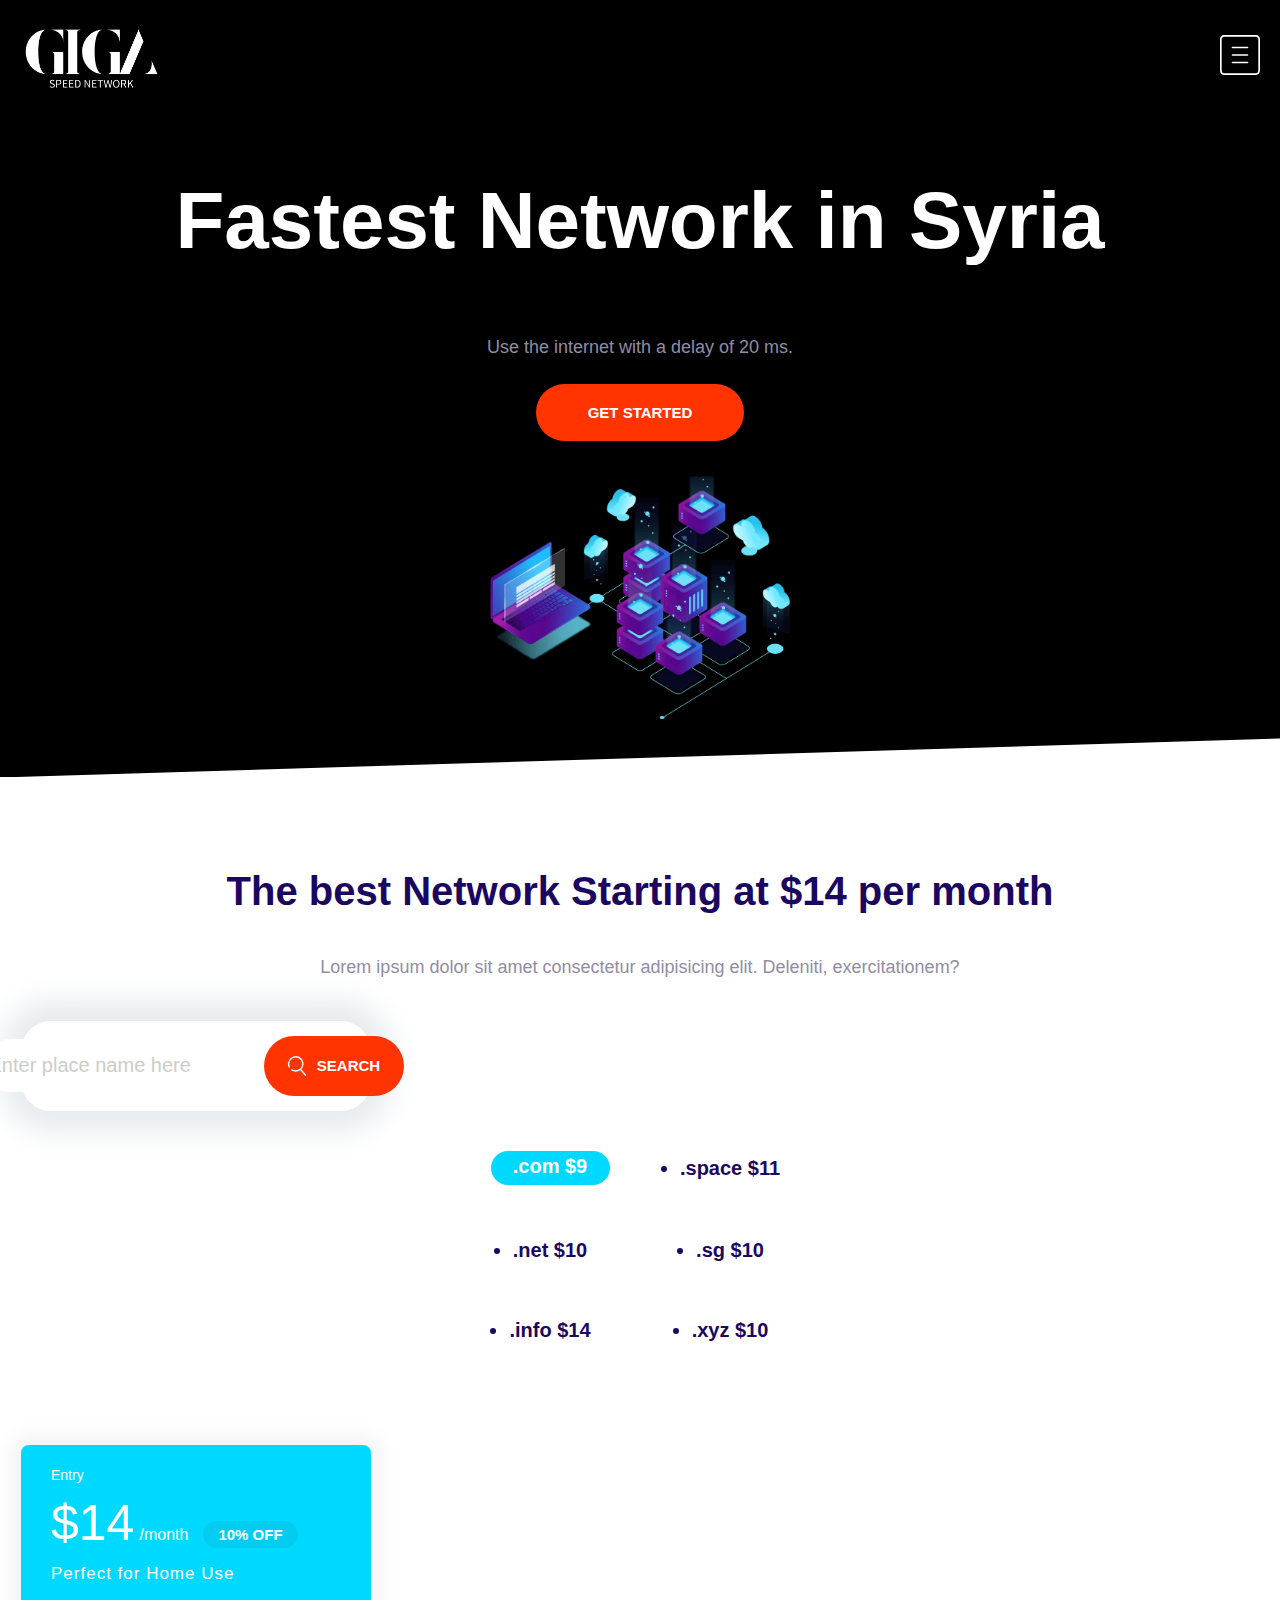
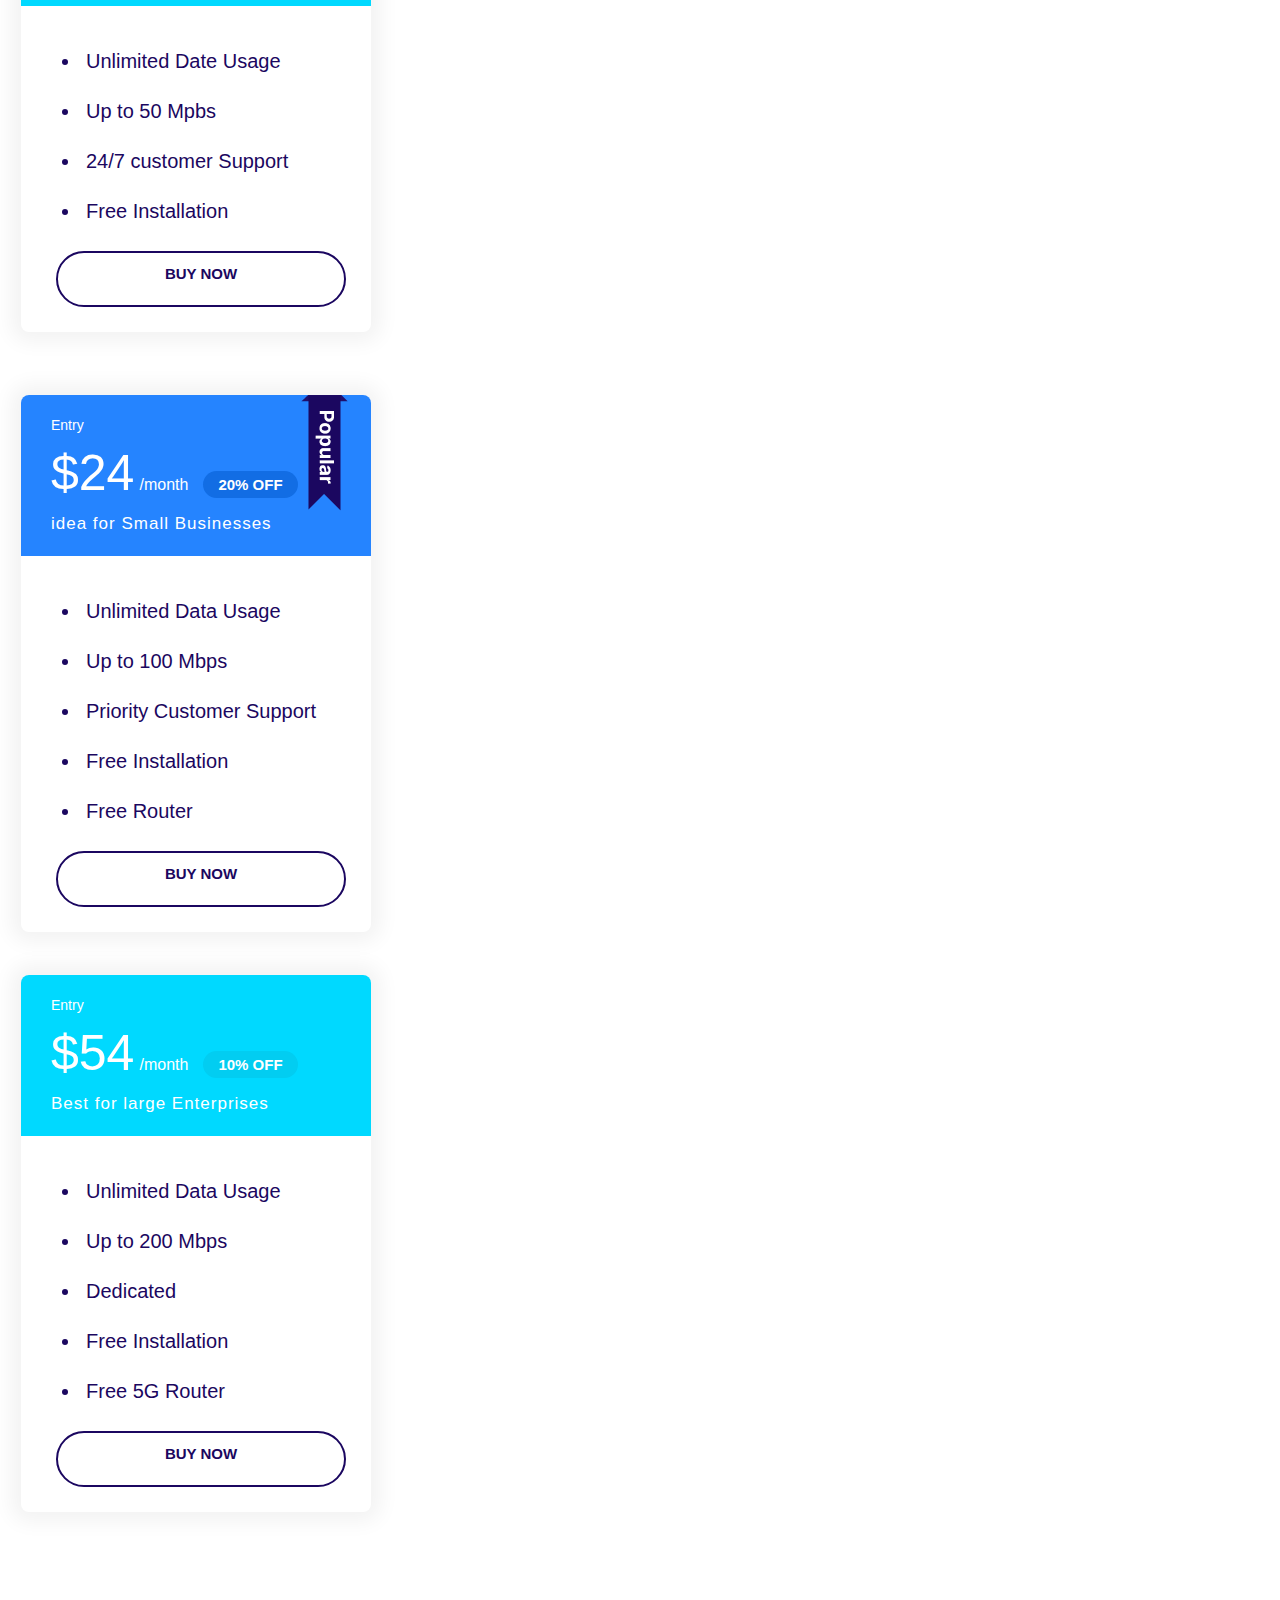
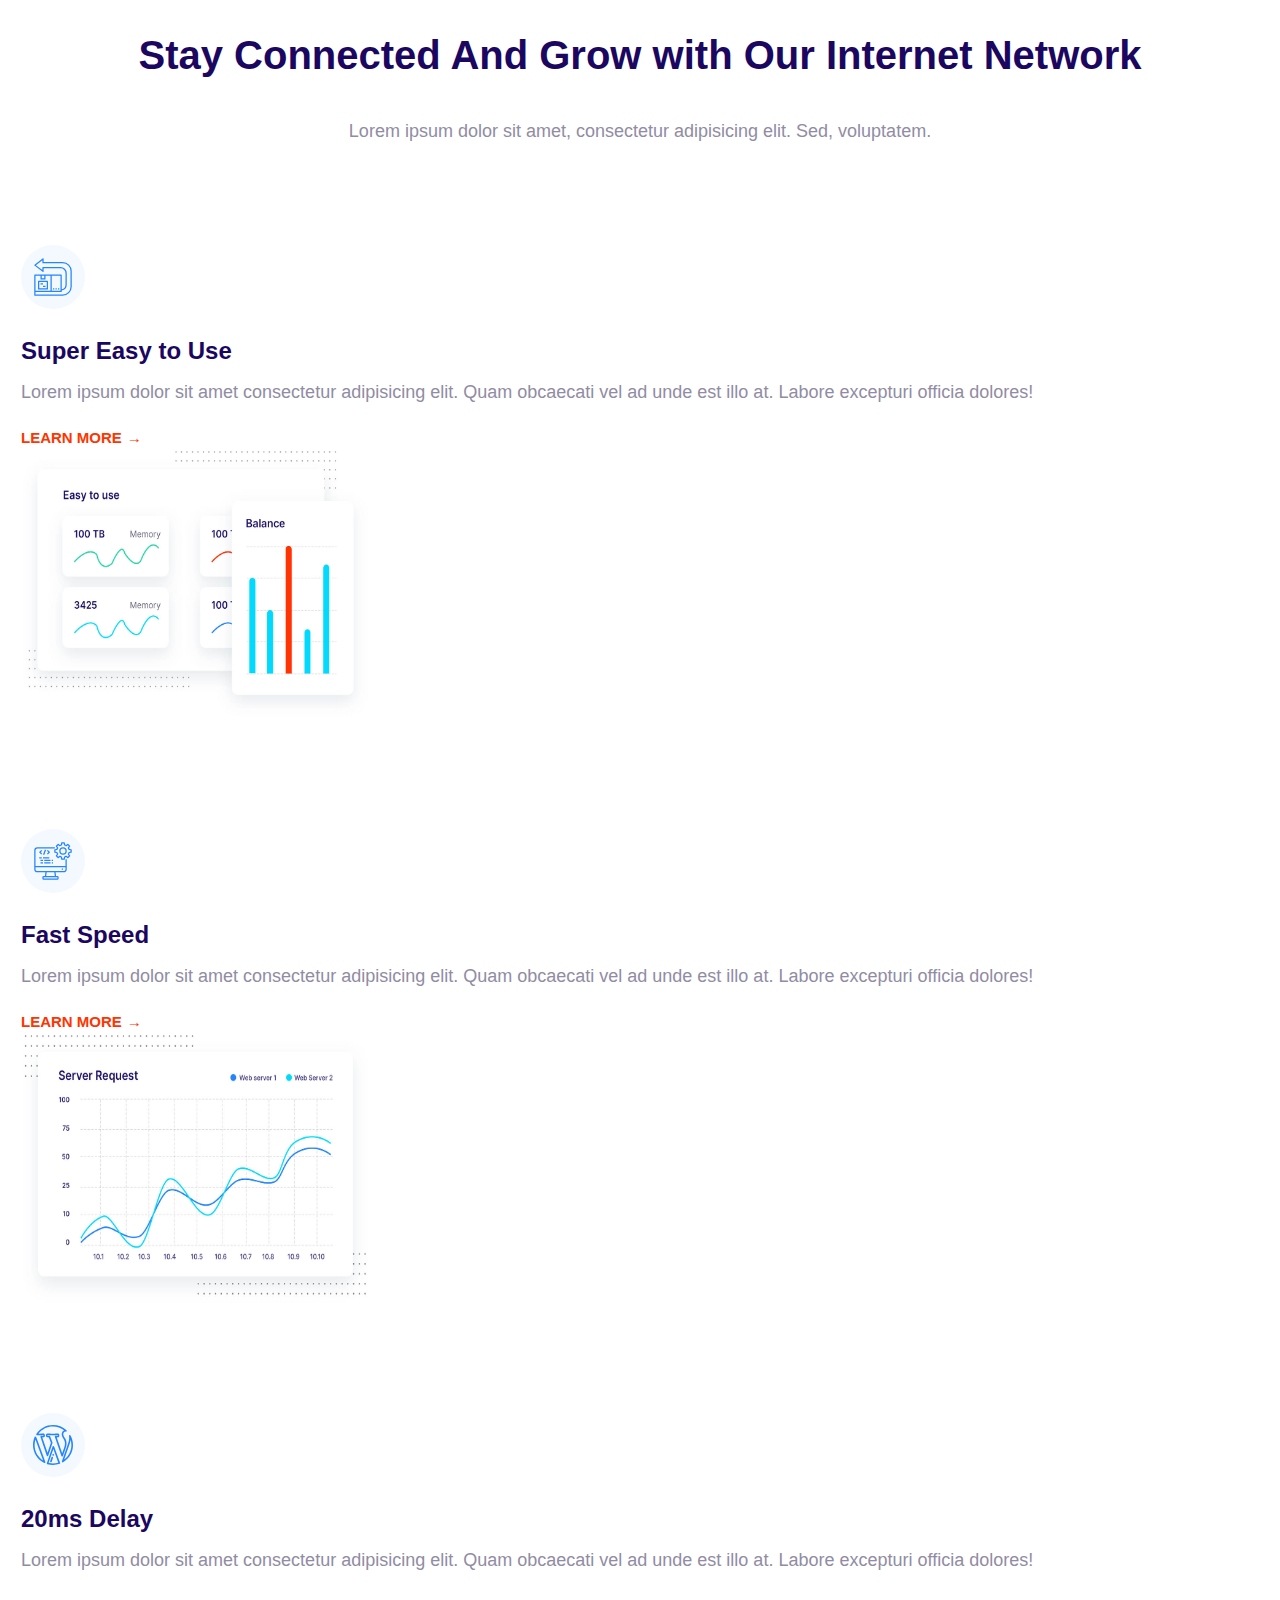
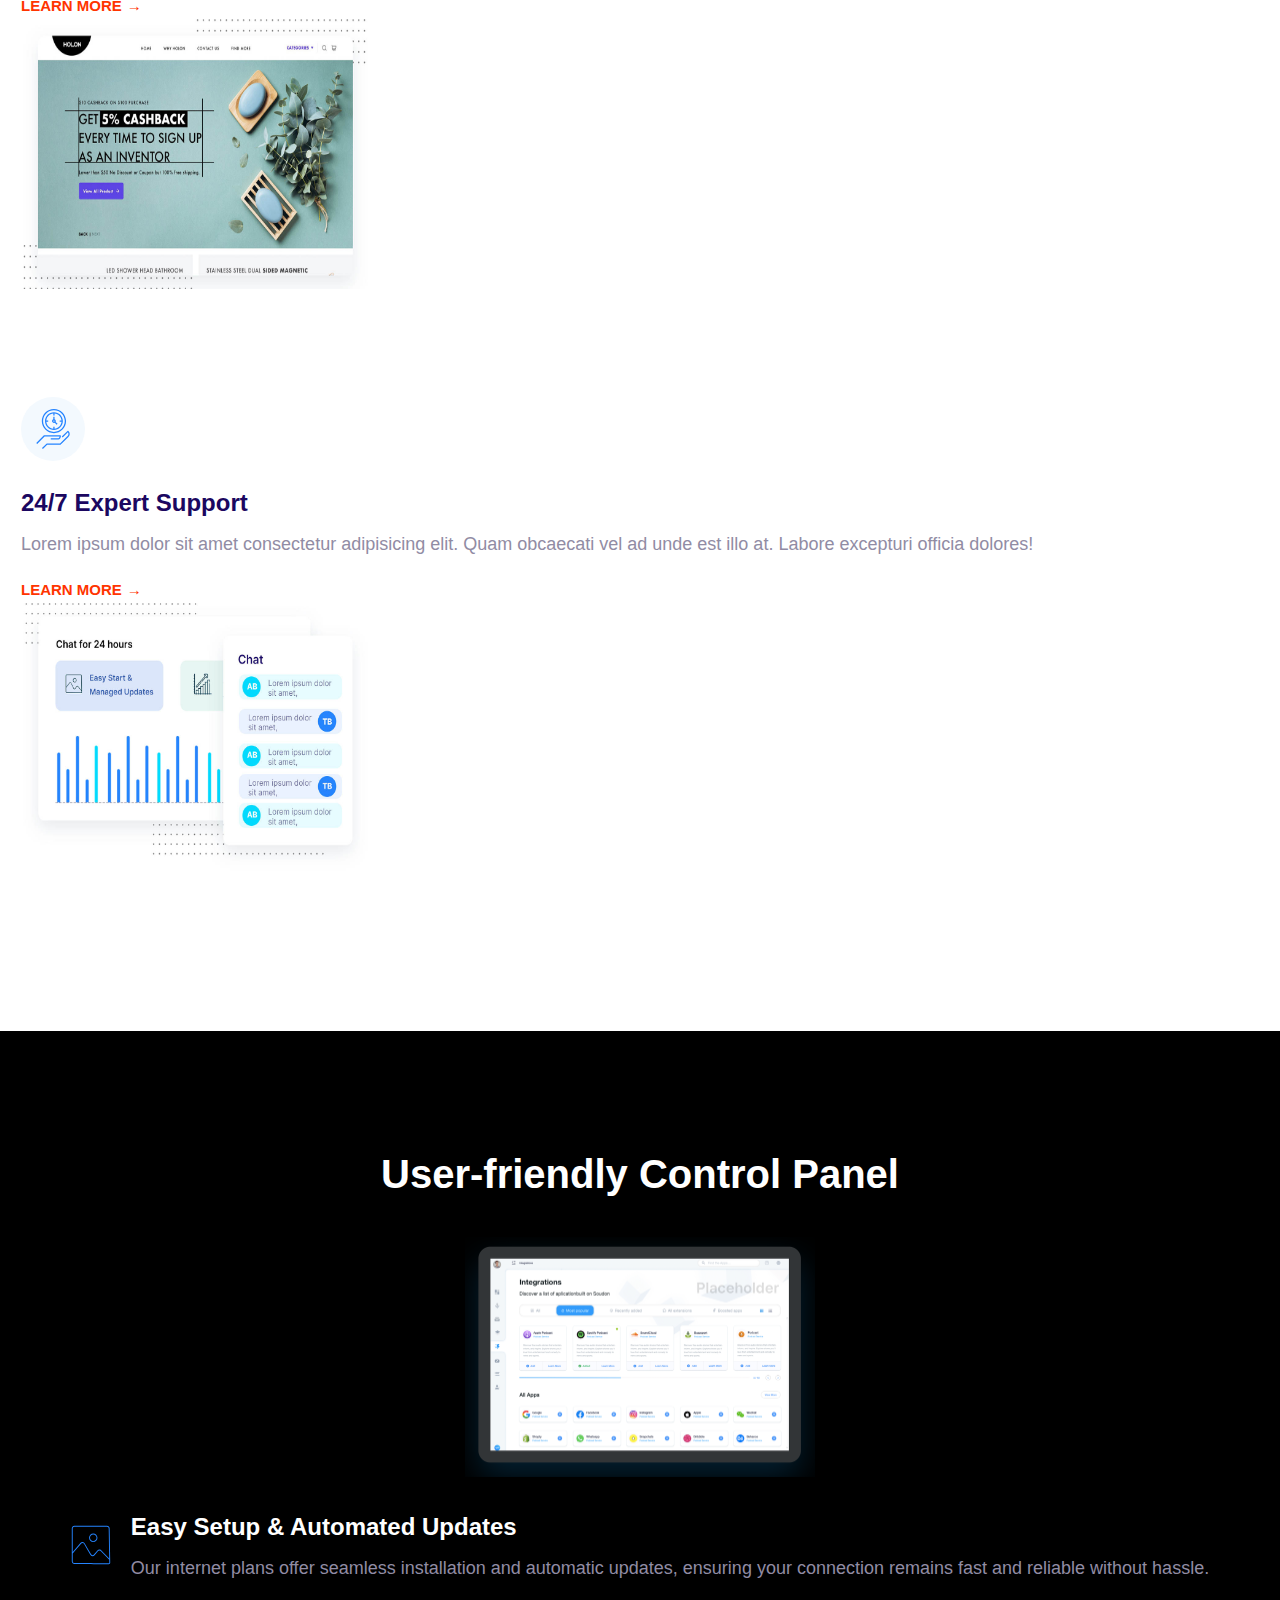
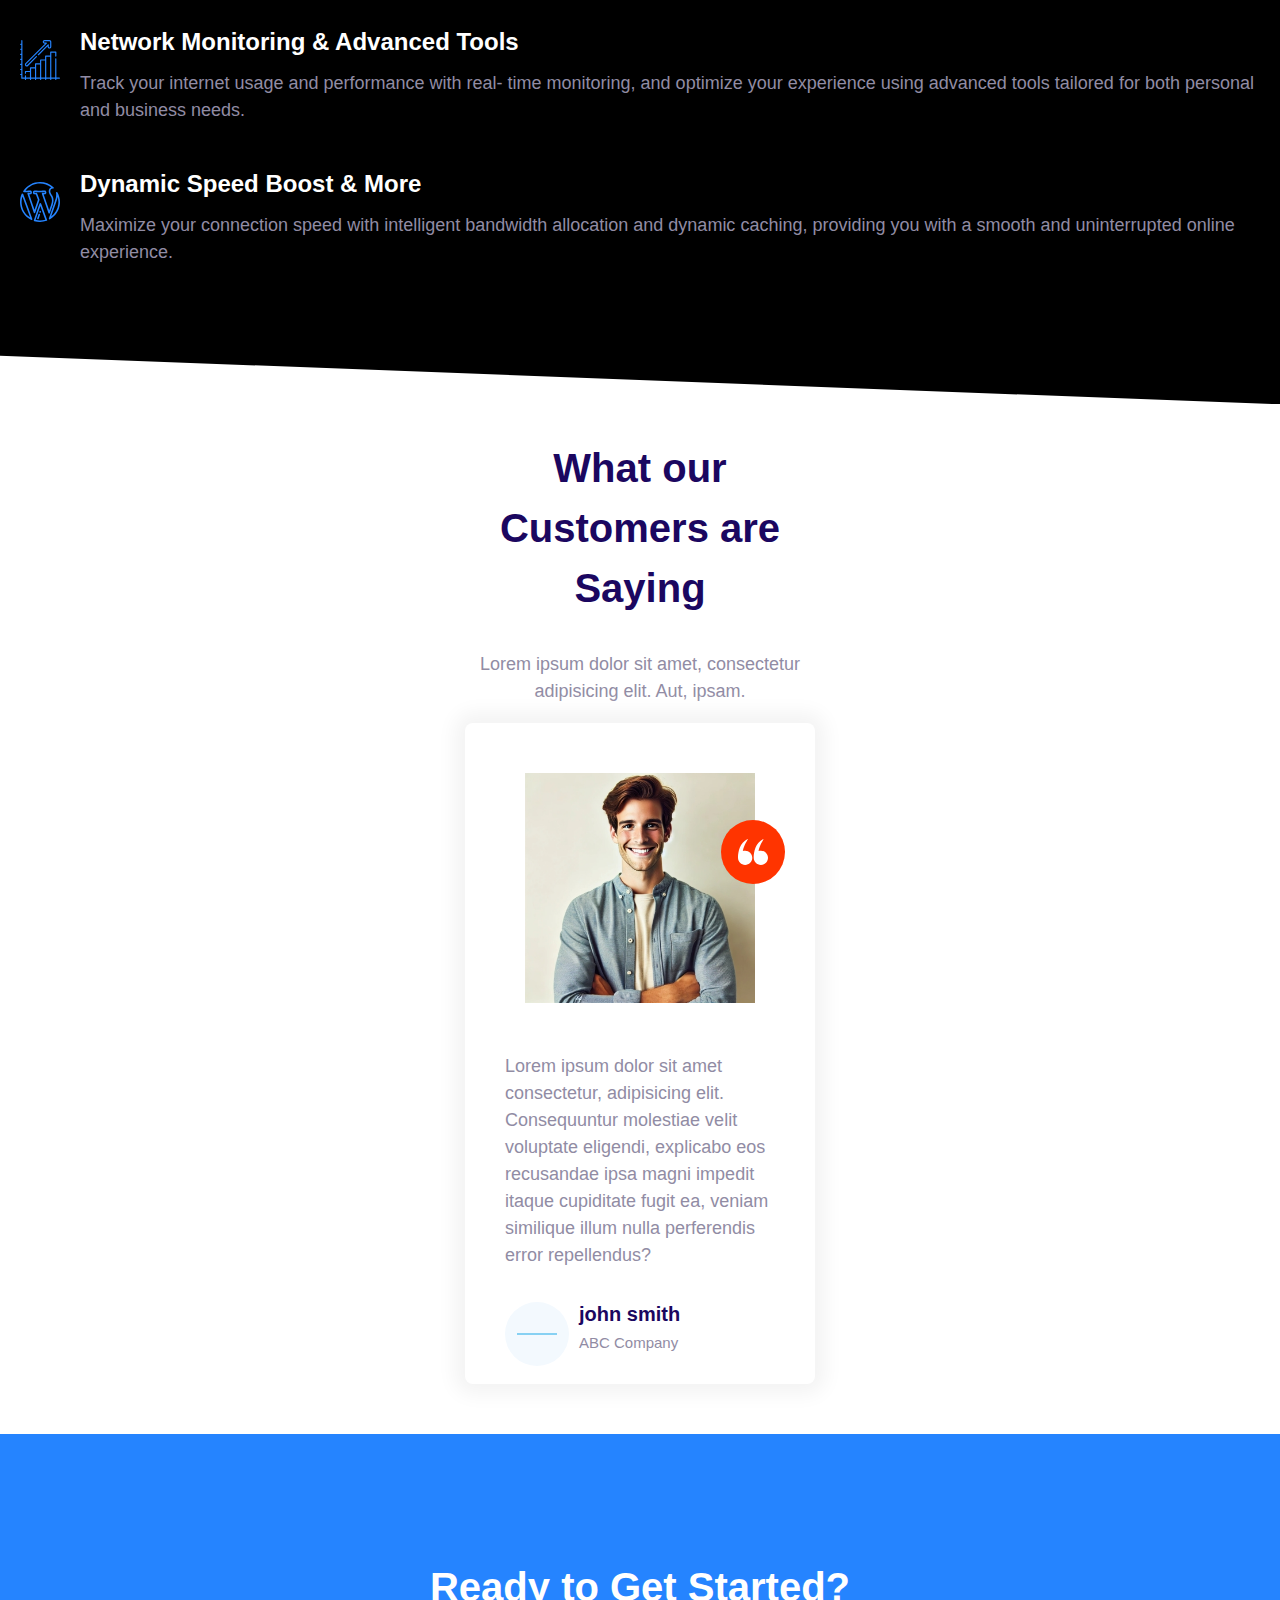
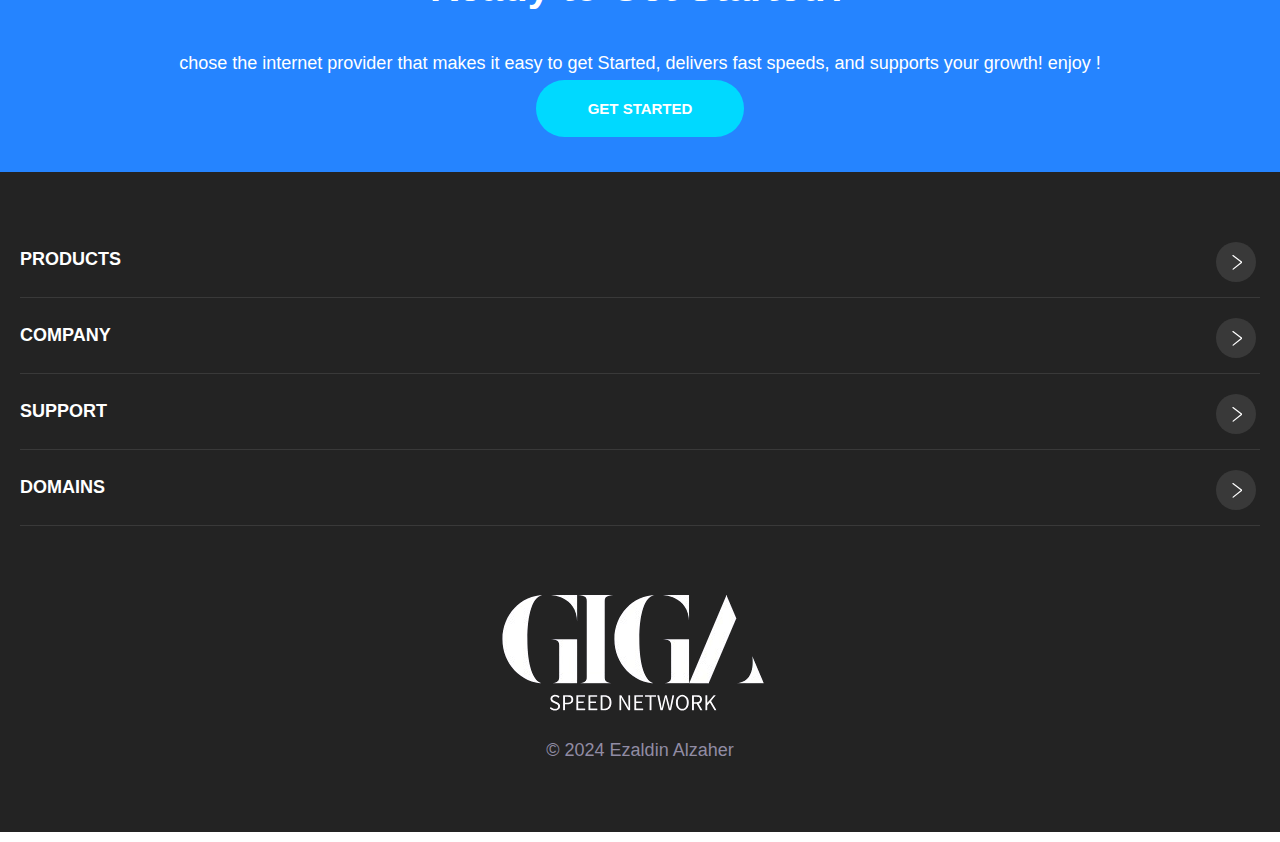
==== index.html @ 5430a303 "Create and Upload The Project" ====
<!DOCTYPE html>
<html lang="en">
  <head>
    <meta charset="UTF-8" />
    <meta name="viewport" content="width=device-width, initial-scale=1.0" />
    <title>GIGA - Speed</title>
    <link rel="icon" type="image/png" href="/images/logo.png" />
    <link rel="stylesheet" href="/CSS/normaliz.css" />
    <link rel="stylesheet" href="/CSS/style.css" />
  </head>
  <body>
    <header>
      <div class="logo-list">
        <img
          src="/images/logo.png"
          alt="This is Logo of Page - GIGA"
          class="logo"
        />
        <span class="">
          <svg class="icon">
            <use xlink:href="icons/sprites.svg#menu"></use>
          </svg>
        </span>
      </div>

      <div class="info-header">
        <h1>Fastest Network in Syria</h1>
        <p>Use the internet with a delay of 20 ms.</p>
        <button class="btn btn--accent">Get Started</button>
      </div>
      <img src="/images/hero-img.webp" alt="" class="hero-img" />
    </header>

    <main>
      <section>
        <h2>The best Network Starting at $14 per month</h2>
        <p>
          Lorem ipsum dolor sit amet consectetur adipisicing elit. Deleniti,
          exercitationem?
        </p>
        <div class="input-group">
          <input
            type="text"
            class="input"
            placeholder="Enter place name here"
          />
          <button class="btn btn--accent">
            <span class="">
              <svg class="icon">
                <use xlink:href="/icons/sprites.svg#search"></use>
              </svg>
            </span>
            Search
          </button>
        </div>

        <ul class="list list--inline grid">
          <li class="list--item btn--secondary">.com $9</li>
          <li class="list--item">.space $11</li>
          <li class="list--item">.net $10</li>
          <li class="list--item">.sg $10</li>
          <li class="list--item">.info $14</li>
          <li class="list--item">.xyz $10</li>
        </ul>
      </section>

      <section>
        <div class="cards">
          <div class="plan">
            <div class="card card--secondary">
              <div class="card--header">
                <h3 class="plan__name">Entry</h3>
                <span class="plan__price">$14</span>
                <span class="plan__billing-cycle">/month</span>
                <span class="badge badge--secondary badge">10% OFF</span>
                <span class="plan__desciption">Perfect for Home Use</span>
              </div>
              <div class="card--body">
                <ul class="list list--tick">
                  <li class="list--item">Unlimited Date Usage</li>
                  <li class="list--item">Up to 50 Mpbs</li>
                  <li class="list--item">24/7 customer Support</li>
                  <li class="list--item">Free Installation</li>
                </ul>
                <button class="btn btn--outline btn--block">buy now</button>
              </div>
            </div>
          </div>

          <div class="plan plan-popular">
            <div class="card card--primary">
              <div class="card--header">
                <h3 class="plan__name">Entry</h3>
                <span class="plan__price">$24</span>
                <span class="plan__billing-cycle">/month</span>
                <img src="/images/variant=2.png" alt="">
                <span class="badge badge--primary">20% OFF</span>
                <span class="plan__desciption">idea for Small Businesses</span>
              </div>
              <div class="card--body">
                <ul class="list list--tick">
                  <li class="list--item">Unlimited Data Usage</li>
                  <li class="list--item">Up to 100 Mbps</li>
                  <li class="list--item">Priority Customer Support</li>
                  <li class="list--item">Free Installation</li>
                  <li class="list--item">Free Router</li>
                </ul>
                <button class="btn btn--outline btn--block">Buy Now</button>
              </div>
            </div>
          </div>

          <div class="plan">
            <div class="card card--secondary">
              <div class="card--header">
                <h3 class="plan__name">Entry</h3>
                <span class="plan__price">$54</span>
                <span class="plan__billing-cycle">/month</span>
                <span class="badge badge--secondary">10% OFF</span>
                <span class="plan__desciption">Best for large Enterprises</span>
              </div>
              <div class="card--body">
                <ul class="list list--tick">
                  <li class="list--item">Unlimited Data Usage</li>
                  <li class="list--item">Up to 200 Mbps</li>
                  <li class="list--item">Dedicated</li>
                  <li class="list--item">Free Installation</li>
                  <li class="list--item">Free 5G Router</li>
                </ul>
                <button class="btn btn--outline btn--block">Buy Now</button>
              </div>
            </div>
          </div>
        </div>
      </section>

      <section>
        <div class="heading-Offers">
          <h2>Stay Connected And Grow with Our Internet Network</h2>
          <p>
            Lorem ipsum dolor sit amet, consectetur adipisicing elit. Sed,
            voluptatem.
          </p>
        </div>

        <div class="offers-container">
          <div class="offer">
            <div>
              <span class="icon--container">
                <svg class="icon icon--primary">
                  <use xlink:href="icons/sprites.svg#easy"></use>
                </svg>
              </span>
              <h3>Super Easy to Use</h3>
              <p>
                Lorem ipsum dolor sit amet consectetur adipisicing elit. Quam
                obcaecati vel ad unde est illo at. Labore excepturi officia
                dolores!
              </p>
              <a href="" class="link-arrow">learn more</a>
            </div>
            <img src="/images/easy@2x.jpg" alt="" />
          </div>
        </div>

        <div class="offers-container">
          <div class="offer">
            <div>
              <span class="icon--container">
                <svg class="icon icon--primary">
                  <use xlink:href="icons/sprites.svg#computer"></use>
                </svg>
              </span>
              <h3>Fast Speed</h3>
              <p>
                Lorem ipsum dolor sit amet consectetur adipisicing elit. Quam
                obcaecati vel ad unde est illo at. Labore excepturi officia
                dolores!
              </p>
              <a href="" class="link-arrow">learn more</a>
            </div>
            <img src="/images/fast@2x.jpg" alt="" />
          </div>
        </div>

        <div class="offers-container">
          <div class="offer">
            <div>
              <span class="icon--container">
                <svg class="icon icon--primary">
                  <use xlink:href="icons/sprites.svg#wordpress"></use>
                </svg>
              </span>
              <h3>20ms Delay</h3>
              <p>
                Lorem ipsum dolor sit amet consectetur adipisicing elit. Quam
                obcaecati vel ad unde est illo at. Labore excepturi officia
                dolores!
              </p>
              <a href="" class="link-arrow">learn more</a>
            </div>
            <img src="/images/wordpress@2x.jpg" alt="" />
          </div>
        </div>

        <div class="offers-container">
          <div class="offer">
            <div>
              <span class="icon--container">
                <svg class="icon icon--primary">
                  <use xlink:href="icons/sprites.svg#clock"></use>
                </svg>
              </span>
              <h3>24/7 Expert Support</h3>
              <p>
                Lorem ipsum dolor sit amet consectetur adipisicing elit. Quam
                obcaecati vel ad unde est illo at. Labore excepturi officia
                dolores!
              </p>
              <a href="" class="link-arrow">learn more</a>
            </div>
            <img src="/images/support@2x.jpg" alt="" />
          </div>
        </div>
      </section>
    </main>

    <section class="media">
      <h2>User-friendly Control Panel</h2>

      <div>
        <img src="/images/ipad@2x.png" alt="" />
      </div>

      <div class="container-info-media">
        <div class="media__img">
          <span CLASS="icon-media">
            <svg CLASS="icon icon--primary">
              <use xlink:href="icons/sprites.svg#snap"></use>
            </svg>
          </span>
        </div>
        <div class="media__body">
          <h3 class="media__title">Easy Setup & Automated Updates</h3>
          <p>
            Our internet plans offer seamless installation and automatic
            updates, ensuring your connection remains fast and reliable without
            hassle.
          </p>
        </div>
      </div>

      <div class="container-info-media">
        <div class="media__img">
          <span CLASS="icon-media">
            <svg CLASS="icon icon--primary">
              <use xlink:href="icons/sprites.svg#growth"></use>
            </svg>
          </span>
        </div>
        <div class="media__body">
          <h3 class="media__title">Network Monitoring & Advanced Tools</h3>
          <p>
            Track your internet usage and performance with real- time
            monitoring, and optimize your experience using advanced tools
            tailored for both personal and business needs.
          </p>
        </div>
      </div>

      <div class="container-info-media">
        <div class="media__img">
          <span CLASS="icon-media">
            <svg CLASS="icon icon--primary">
              <use xlink:href="icons/sprites.svg#wordpress"></use>
            </svg>
          </span>
        </div>
        <div class="media__body">
          <h3 class="media__title">Dynamic Speed Boost & More</h3>
          <p>
            Maximize your connection speed with intelligent bandwidth allocation
            and dynamic caching, providing you with a smooth and uninterrupted
            online experience.
          </p>
        </div>
      </div>
    </section>

    <section class="testi-sec">
      <div class="heading-testimonial">
        <h2>What our Customers are Saying</h2>
        <p>
          Lorem ipsum dolor sit amet, consectetur adipisicing elit. Aut, ipsam.
        </p>
      </div>
      <div class="card testimonial">
        <div class="">
          <div class="testimonial__img">
            <img
              src="images/testimonial.jpg"
              alt="A happy , smilling customer"
            />
            <span class="icon--container icon-quote">
              <svg class="icon-small icon--primary">
                <use xlink:href="icons/sprites.svg#quotes"></use>
              </svg>
            </span>
          </div>
          <blockquote class="quote">
            <p class="quote__text">
              Lorem ipsum dolor sit amet consectetur, adipisicing elit.
              Consequuntur molestiae velit voluptate eligendi, explicabo eos
              recusandae ipsa magni impedit itaque cupiditate fugit ea, veniam
              similique illum nulla perferendis error repellendus?
            </p>
            <div>
              <div class="testi-info">
                <div class="media__img">
                  <span class="icon--container">
                    <svg class="icon icon--primary">
                      <use xlink:href="icons/sprites.svg#line"></use>
                    </svg>
                  </span>
                </div>
                <div class="coustumer-info">
                  <h4 class="coustumer-name">john smith</h4>
                  <p class="media__organization">ABC Company</p>
                </div>
              </div>
            </div>
          </blockquote>
        </div>
      </div>
    </section>

    <section>
      <div class="callout callout--primary">
        <div class="">
          <div class="callout__content">
            <h2 class="callout__heading">Ready to Get Started?</h2>
            <p>
              chose the internet provider that makes it easy to get Started,
              delivers fast speeds, and supports your growth! enjoy !
            </p>
          </div>
          <a href="" class="btn btn--secondary">Get Started</a>
        </div>
      </div>
    </section>

    <footer>

      <section class="dropdown-list">
        <h4>Products</h4>
        <span class="icon-chevron">
          <svg class="icon">
            <use xlink:href="icons/sprites.svg#chevron"></use>
          </svg>
        </span>
      </section>

      <section class="dropdown-list">
        <h4>Company</h4>
        <span class="icon-chevron">
          <svg class="icon">
            <use xlink:href="icons/sprites.svg#chevron"></use>
          </svg>
        </span>
      </section>

      <section class="dropdown-list">
        <h4>Support</h4>
        <span class="icon-chevron">
          <svg class="icon">
            <use xlink:href="icons/sprites.svg#chevron"></use>
          </svg>
        </span>
      </section>

      <section class="dropdown-list">
        <h4>Domains</h4>
        <span class="icon-chevron">
          <svg class="icon">
            <use xlink:href="icons/sprites.svg#chevron"></use>
          </svg>
        </span>
      </section>
      <section class="copyright">
        <img src="/images/logo.png" alt="">
        <p>&copy; 2024 Ezaldin Alzaher</p>
      </section>
    </footer>
  </body>
</html>
---- CSS/normaliz.css ----
/*! normalize.css v8.0.1 | MIT License | github.com/necolas/normalize.css */

/* Document
   ========================================================================== */

/**
 * 1. Correct the line height in all browsers.
 * 2. Prevent adjustments of font size after orientation changes in iOS.
 */

 html {
    line-height: 1.15; /* 1 */
    -webkit-text-size-adjust: 100%; /* 2 */
  }
  
  /* Sections
     ========================================================================== */
  
  /**
   * Remove the margin in all browsers.
   */
  
  body {
    margin: 0;
  }
  
  /**
   * Render the `main` element consistently in IE.
   */
  
  main {
    display: block;
  }
  
  /**
   * Correct the font size and margin on `h1` elements within `section` and
   * `article` contexts in Chrome, Firefox, and Safari.
   */
  
  h1 {
    font-size: 2em;
    margin: 0.67em 0;
  }
  
  /* Grouping content
     ========================================================================== */
  
  /**
   * 1. Add the correct box sizing in Firefox.
   * 2. Show the overflow in Edge and IE.
   */
  
  hr {
    box-sizing: content-box; /* 1 */
    height: 0; /* 1 */
    overflow: visible; /* 2 */
  }
  
  /**
   * 1. Correct the inheritance and scaling of font size in all browsers.
   * 2. Correct the odd `em` font sizing in all browsers.
   */
  
  pre {
    font-family: monospace, monospace; /* 1 */
    font-size: 1em; /* 2 */
  }
  
  /* Text-level semantics
     ========================================================================== */
  
  /**
   * Remove the gray background on active links in IE 10.
   */
  
  a {
    background-color: transparent;
  }
  
  /**
   * 1. Remove the bottom border in Chrome 57-
   * 2. Add the correct text decoration in Chrome, Edge, IE, Opera, and Safari.
   */
  
  abbr[title] {
    border-bottom: none; /* 1 */
    text-decoration: underline; /* 2 */
    text-decoration: underline dotted; /* 2 */
  }
  
  /**
   * Add the correct font weight in Chrome, Edge, and Safari.
   */
  
  b,
  strong {
    font-weight: bolder;
  }
  
  /**
   * 1. Correct the inheritance and scaling of font size in all browsers.
   * 2. Correct the odd `em` font sizing in all browsers.
   */
  
  code,
  kbd,
  samp {
    font-family: monospace, monospace; /* 1 */
    font-size: 1em; /* 2 */
  }
  
  /**
   * Add the correct font size in all browsers.
   */
  
  small {
    font-size: 80%;
  }
  
  /**
   * Prevent `sub` and `sup` elements from affecting the line height in
   * all browsers.
   */
  
  sub,
  sup {
    font-size: 75%;
    line-height: 0;
    position: relative;
    vertical-align: baseline;
  }
  
  sub {
    bottom: -0.25em;
  }
  
  sup {
    top: -0.5em;
  }
  
  /* Embedded content
     ========================================================================== */
  
  /**
   * Remove the border on images inside links in IE 10.
   */
  
  img {
    border-style: none;
  }
  
  /* Forms
     ========================================================================== */
  
  /**
   * 1. Change the font styles in all browsers.
   * 2. Remove the margin in Firefox and Safari.
   */
  
  button,
  input,
  optgroup,
  select,
  textarea {
    font-family: inherit; /* 1 */
    font-size: 100%; /* 1 */
    line-height: 1.15; /* 1 */
    margin: 0; /* 2 */
  }
  
  /**
   * Show the overflow in IE.
   * 1. Show the overflow in Edge.
   */
  
  button,
  input { /* 1 */
    overflow: visible;
  }
  
  /**
   * Remove the inheritance of text transform in Edge, Firefox, and IE.
   * 1. Remove the inheritance of text transform in Firefox.
   */
  
  button,
  select { /* 1 */
    text-transform: none;
  }
  
  /**
   * Correct the inability to style clickable types in iOS and Safari.
   */
  
  button,
  [type="button"],
  [type="reset"],
  [type="submit"] {
    -webkit-appearance: button;
  }
  
  /**
   * Remove the inner border and padding in Firefox.
   */
  
  button::-moz-focus-inner,
  [type="button"]::-moz-focus-inner,
  [type="reset"]::-moz-focus-inner,
  [type="submit"]::-moz-focus-inner {
    border-style: none;
    padding: 0;
  }
  
  /**
   * Restore the focus styles unset by the previous rule.
   */
  
  button:-moz-focusring,
  [type="button"]:-moz-focusring,
  [type="reset"]:-moz-focusring,
  [type="submit"]:-moz-focusring {
    outline: 1px dotted ButtonText;
  }
  
  /**
   * Correct the padding in Firefox.
   */
  
  fieldset {
    padding: 0.35em 0.75em 0.625em;
  }
  
  /**
   * 1. Correct the text wrapping in Edge and IE.
   * 2. Correct the color inheritance from `fieldset` elements in IE.
   * 3. Remove the padding so developers are not caught out when they zero out
   *    `fieldset` elements in all browsers.
   */
  
  legend {
    box-sizing: border-box; /* 1 */
    color: inherit; /* 2 */
    display: table; /* 1 */
    max-width: 100%; /* 1 */
    padding: 0; /* 3 */
    white-space: normal; /* 1 */
  }
  
  /**
   * Add the correct vertical alignment in Chrome, Firefox, and Opera.
   */
  
  progress {
    vertical-align: baseline;
  }
  
  /**
   * Remove the default vertical scrollbar in IE 10+.
   */
  
  textarea {
    overflow: auto;
  }
  
  /**
   * 1. Add the correct box sizing in IE 10.
   * 2. Remove the padding in IE 10.
   */
  
  [type="checkbox"],
  [type="radio"] {
    box-sizing: border-box; /* 1 */
    padding: 0; /* 2 */
  }
  
  /**
   * Correct the cursor style of increment and decrement buttons in Chrome.
   */
  
  [type="number"]::-webkit-inner-spin-button,
  [type="number"]::-webkit-outer-spin-button {
    height: auto;
  }
  
  /**
   * 1. Correct the odd appearance in Chrome and Safari.
   * 2. Correct the outline style in Safari.
   */
  
  [type="search"] {
    -webkit-appearance: textfield; /* 1 */
    outline-offset: -2px; /* 2 */
  }
  
  /**
   * Remove the inner padding in Chrome and Safari on macOS.
   */
  
  [type="search"]::-webkit-search-decoration {
    -webkit-appearance: none;
  }
  
  /**
   * 1. Correct the inability to style clickable types in iOS and Safari.
   * 2. Change font properties to `inherit` in Safari.
   */
  
  ::-webkit-file-upload-button {
    -webkit-appearance: button; /* 1 */
    font: inherit; /* 2 */
  }
  
  /* Interactive
     ========================================================================== */
  
  /*
   * Add the correct display in Edge, IE 10+, and Firefox.
   */
  
  details {
    display: block;
  }
  
  /*
   * Add the correct display in all browsers.
   */
  
  summary {
    display: list-item;
  }
  
  /* Misc
     ========================================================================== */
  
  /**
   * Add the correct display in IE 10+.
   */
  
  template {
    display: none;
  }
  
  /**
   * Add the correct display in IE 10.
   */
  
  [hidden] {
    display: none;
  }
---- CSS/style.css ----
@font-face {
  font-family: inter_;
  src: url(../Fonts/Inter/Inter-Italic-VariableFont_opsz\wght.ttf);
  /* src: url("../Inter/Inter-VariableFont_slnt\,wght.ttf"); */
}

:root {
  --color-primary: #2584ff;
  --color-secondary: #00d9ff;
  --color-accent: #ff3400;
  --color-heading: #1b0760;
  --color-body: #918ca4;
  --color-body-darker: #5c5577;
  --color-border: #ccc;
  --border-radius: 30px;
}

*{
  box-sizing: border-box;
}

/* Typograpghy */
html {
  /* 62.5% of 16px is 10px */
  font-size: 62.5%;
}
body {
  font-family: inter_, Arial, Helvetica, sans-serif;
  color: var(--color-body);
  font-size: 2.4rem;
  line-height: 1.5;
  margin-bottom: 1rem;
}

h1 {
  font-size: 6rem;
}

h2 {
  font-size: 4rem;
}

h3 {
  font-size: 3rem;
  margin-bottom: 1rem;
}
h1,
h2,
h3 {
  color: var(--color-heading);
}
p {
  margin-top: 0;
}

@media screen and (min-width: 1024px) {
  body {
    font-size: 1.8rem;
  }
  h1 {
    font-size: 8rem;
  }
  h2 {
    font-size: 4rem;
  }
  h3 {
    font-size: 2.4rem;
  }
}

/* step 2 */
/* linkes */
a {
  text-decoration: none;
}
.link-arrow {
  color: var(--color-accent);
  text-transform: uppercase;
  font-size: 1.5rem;
  font-weight: bold;
}
.link-arrow::after {
  content: "→";
  margin-left: 5px;
  transition: margin 0.8s;
}

.link-arrow:hover::after {
  margin-left: 10px;
}

/* badge */

.badge {
  border-radius: 20px;
  font-size: 1.6rem;
  font-weight: bold;
  padding: 0.5rem 1.5rem;
  white-space: nowrap;
}

.badge--primary {
  background-color: var(--color-primary);
  color: white;
}

.badge--secondary {
  background-color: var(--color-secondary);
  color: white;
}

.badge--small {
  font-size: 1.5rem;
  padding: 0.2rem 1.1rem;
}

@media screen and (min-width: 1024px) {
  .badge {
    font-size: 1.5rem;
  }
  .badge--small {
    font-size: 1.2rem;
  }
}

/* lists */
.list {
  padding: 0;
  /* list-style-type: none; */
  font-size: 2rem;
  color: var(--color-heading);
}

.list--inline {
  font-weight: bold;
  display: flex;
  justify-content: center;
  margin-top: 4rem;
  gap: 5rem;
  flex-wrap: wrap;
}
.list--inline .list--item {
  /* swastika  */
  /* display: inline-block; */
  /* margin-right: 4rem; */
}

.list--tick {
  list-style-image: url("../images/tick.svg");
  padding-left: 3rem;
}
.list--tick .list--item {
  padding-left: 0.5rem;
  margin-bottom: 1rem;
}
@media screen and (min-width: 1024) {
  .list--tick .list--item {
    padding-left: 0rem;
  }
}

/* icons */
.icon {
  width: 40px;
  height: 40px;
}

.icon-small {
  width: 30px;
  height: 30px;
}

.icon--primary {
  fill: var(--color-primary);
}

.icon--container {
  background-color: #f3f9fe;
  width: 64px;
  height: 64px;
  border-radius: 100%;
  display: inline-flex;
  justify-content: center;
  align-items: center;
}

.logo-list svg{
  fill: #fff;
}

/* Buttons */

.btn {
  border-radius: 40px;
  border: 0;
  cursor: pointer;
  font-size: 1.8rem;
  font-weight: 600;
  margin: 0.5rem 0.5rem;
  outline: 0;
  padding: 2rem 4vw;
  text-align: center;
  text-transform: uppercase;
  white-space: nowrap;
}

.btn .icon {
  width: 2rem;
  height: 2rem;
  margin-right: 1rem;
  vertical-align: middle;
}

.btn--primary {
  background: var(--color-primary);
  color: #fff;
}

.btn--primary:hover {
  background: #3a8ffd;
}

.btn--secondary {
  background: var(--color-secondary);
  color: #fff;
}

.btn--secondary:hover {
  background: #05cdf0;
}

.btn--accent {
  background: var(--color-accent);
  color: #fff;
}

.btn--accent:hover {
  background: #ec3000;
}

.btn--outline {
  background: #fff;
  color: var(--color-heading);
  border: 2px solid var(--color-heading);
}

.btn--outline:hover {
  background: var(--color-heading);
  color: #fff;
}

.btn--stretched {
  padding-left: 6rem;
  padding-right: 6rem;
}

.btn--block {
  width: 100%;
  display: inline-block;
  padding: 1.2rem 10.6rem 2.2rem;
}


@media screen and (min-width: 1024px) {
  .btn {
    font-size: 1.5rem;
  }
}

/* input */
.input {
  padding: 1.5rem 0.5rem 1.5rem 0.5rem;
  border: 1px solid var(--color-border);
  border-radius: var(--border-radius);
  outline: 0;
  color: var(--color-heading);
  font-size: 1.5rem;
}
::placeholder {
  color: #cdcdc7;
}

.input-group {
  width: 35rem;
  height: 9rem;
  margin-left: auto;
  margin-right: auto;
  /* border: 1px solid var(--color-border); */
  border-radius: var(--border-radius);
  display: flex;
}

.input-group div{
  display: flex;
  justify-content: center;
  align-items: center;
}

.input-group .input {
  border: 0;
  flex-grow: 1;
}
@media screen and (min-width: 768px) {
  .input {
    padding: 1.5rem 3.5;
    font-size: 2rem;
  }
}
/* card */

.cards{
  margin: 10rem 0;
}

.card {
  width: 35rem;
  /* height: 55rem; */
  border-radius: 8px;
  box-shadow: 0px 0px 20px 10px #F3F3F3;
  overflow: hidden;
}

.card--header,
.card--body {
  padding: 2rem 3rem;
}

.card--header{
  position: relative;
}

.card--header img{
  position: absolute;
  top: 0;
  left: 28rem;
  z-index: 3;
}

.card--primary .card--header {
  background-color: var(--color-primary);
  color: white;
  text-align: left;
}

.card--secondary .card--header {
  background-color: var(--color-secondary);
  color: white;
}

.card--secondary .badge--secondary {
  background-color: #02cdf1;
}
.card--primary .badge--primary {
  background-color: #126de4;
}
/* plan */

.plan__name {
  color: white;
  margin: 0;
  font-weight: 500;
  font-size: 2.4rem;
}
.plan__price {
  font-size: 5rem;
}

.plan__billing-cycle {
  font-size: 2.4rem;
  font-weight: 30rem;
  opacity: 0.5rem;
  margin-right: 1rem;
}

.plan__desciption {
  font-size: 2rem;
  font-weight: 30rem;
  letter-spacing: 1px;
  display: block;
}

.plan .list--item {
  margin-bottom: 2rem;
}
.plan-popular {
  transform: scale(1.1);
  margin-bottom: 3rem;
}
.plan-popular .card--header {
  position: relative;
}
.plan-popular .card--header::before {
  content: url("../images/popular.svg");
  width: 40px;
  display: inline-block;
  position: absolute;
  top: -6px;
  right: 5%;
}
.plan {
  transform: scale(1);
  width: 35rem;
  height: 55rem;
}
.plan:hover {
  transform: scale(1.05);
}
.plan-popular:hover {
  transform: scale(1.15);
}
@media screen and (min-width: 1024px) {
  .plan__name {
    font-size: 1.4rem;
  }
  .plan-price {
    font-size: 5rem;
  }
  .plan__billing-cycle {
    font-size: 1.6rem;
  }
  .plan__desciption {
    font-size: 1.7rem;
  }
}

/* grid */
.grid {
  display: grid;
  grid-template-columns: 18rem 18rem;
  column-gap: 0;
  justify-items: center;
  align-items: center;
}

@media screen and (min-width: 768px) {
  .grid--cols-2 {
    grid-template-columns: 1fr 1fr;
  }
}

@media screen and (min-width: 1024px) {
  .grid--cols-3 {
    grid-template-columns: repeat(3, 1fr);
  }
}

.block__header {
  max-width: 1140px;
  text-align: center;
}



/* Building Page */

header{
  clip-path: polygon(0 0%, 100% 0%, 100% 95%, 0% 100%);
  background-color: black;
  padding: 2rem 2rem 5rem ;
  text-align: center;
}

header > div{
  display: flex;
  justify-content: space-between;
  align-items: center;
}

.logo{
  width: 15rem;
  height: 7.7rem;
}

h1{
  color: white;
}

.hero-img{
  width: 30rem;
  height: 24.3rem;
}

.info-header{
  display: flex;
  flex-direction: column;
  padding: 1rem 4rem 3rem;
}

.icon-menu{
  fill: rgb(230, 238, 225);
}

main{
  /* text-align: center; */
  padding: 5rem 2.1rem;
}

main section:nth-child(1){
  text-align: center;
}

.input-group{
  display: flex;
  justify-content: center;
  align-items: center;
   box-shadow: 0px 0px 30px 20px #E6EBEE;
  margin: 4rem 0;
}

.input-group button{
  width: 14rem;
  height: 6rem;
  display: flex;
  justify-content: center;
  align-items: center;
}

.list--inline li:nth-child(1){
  width: 11.9rem;
  height: 3.4rem;
  border-radius: 2rem;
}

.heading-Offers{
  text-align: center;
}

.offer img{ 
  width: 35rem;
  height: 27rem;
  
}

.heading-Offers{
  margin: 7rem 0;
}

.offers-container{
  margin: 10rem 0;
}

/* media */

.media{
  clip-path: polygon(0 0, 100% 0, 100% 100%, 0 95%);
  background-color: black;
  width: 100%;
  text-align: center;
  padding: 8rem 2rem 12rem;
}

.media h2{
  color: white;
}

.media img{
  width: 35rem;
  height: 24rem;
}

.container-info-media{
  display: flex;
  justify-content: center;
  text-align: left;
  column-gap: 2rem;
}

.media__img{
  margin-top: 4rem;
}

.testi-sec{
  display: flex;
  flex-direction: column;
  justify-content: center;
  align-items: center;
}

.testimonial__img > img{
  width: 23rem;
  height: 23rem;
}

.testimonial__img{
  display: flex;
  flex-direction: column;
  justify-content: center;
  align-items: center;
  margin: 5rem 0;
  position: relative;
}

.heading-testimonial{
  width: 35rem;
  text-align: center;
}

.testi-info{
  display: flex;
}

.media__title{
  color: white;
}

.icon-quote{
  position: absolute;
  top: 4.7rem;
  right: 3rem;
  background-color: var(--color-accent);
}

.icon-quote svg{
  fill: white;
}

.coustumer-name{
  color: var(--color-heading);
  font-size: 2rem;
}

.coustumer-info{
  line-height: 0.2rem;
}

.media__organization{
  font-size: 1.5rem;
  color: var(--color-body);
}

.testi-info .media__img{
  margin: 1.5rem 1rem 0 0;
}

.callout{
  width: 100%;
  background-color: var(--color-primary);
  padding: 9rem 4rem 5rem ;
  color: white;
  text-align: center;
  margin-top: 5rem;
}

.callout__heading{
  color: white;
}

footer{
  background-color:#232323;
  padding: 5rem 2rem;
}

.dropdown-list{
  display: flex;
  justify-content: space-between;
  align-items: center;
  border-bottom: 1px solid #393939;
}

.dropdown-list h4{
  color: white;
  text-transform: uppercase;
}
.icon-chevron{
  margin-top: 0.5rem;
  fill: white;
  transform: rotate(-90deg);
}

.copyright{
  text-align: center;
  margin-top: 5rem;
}
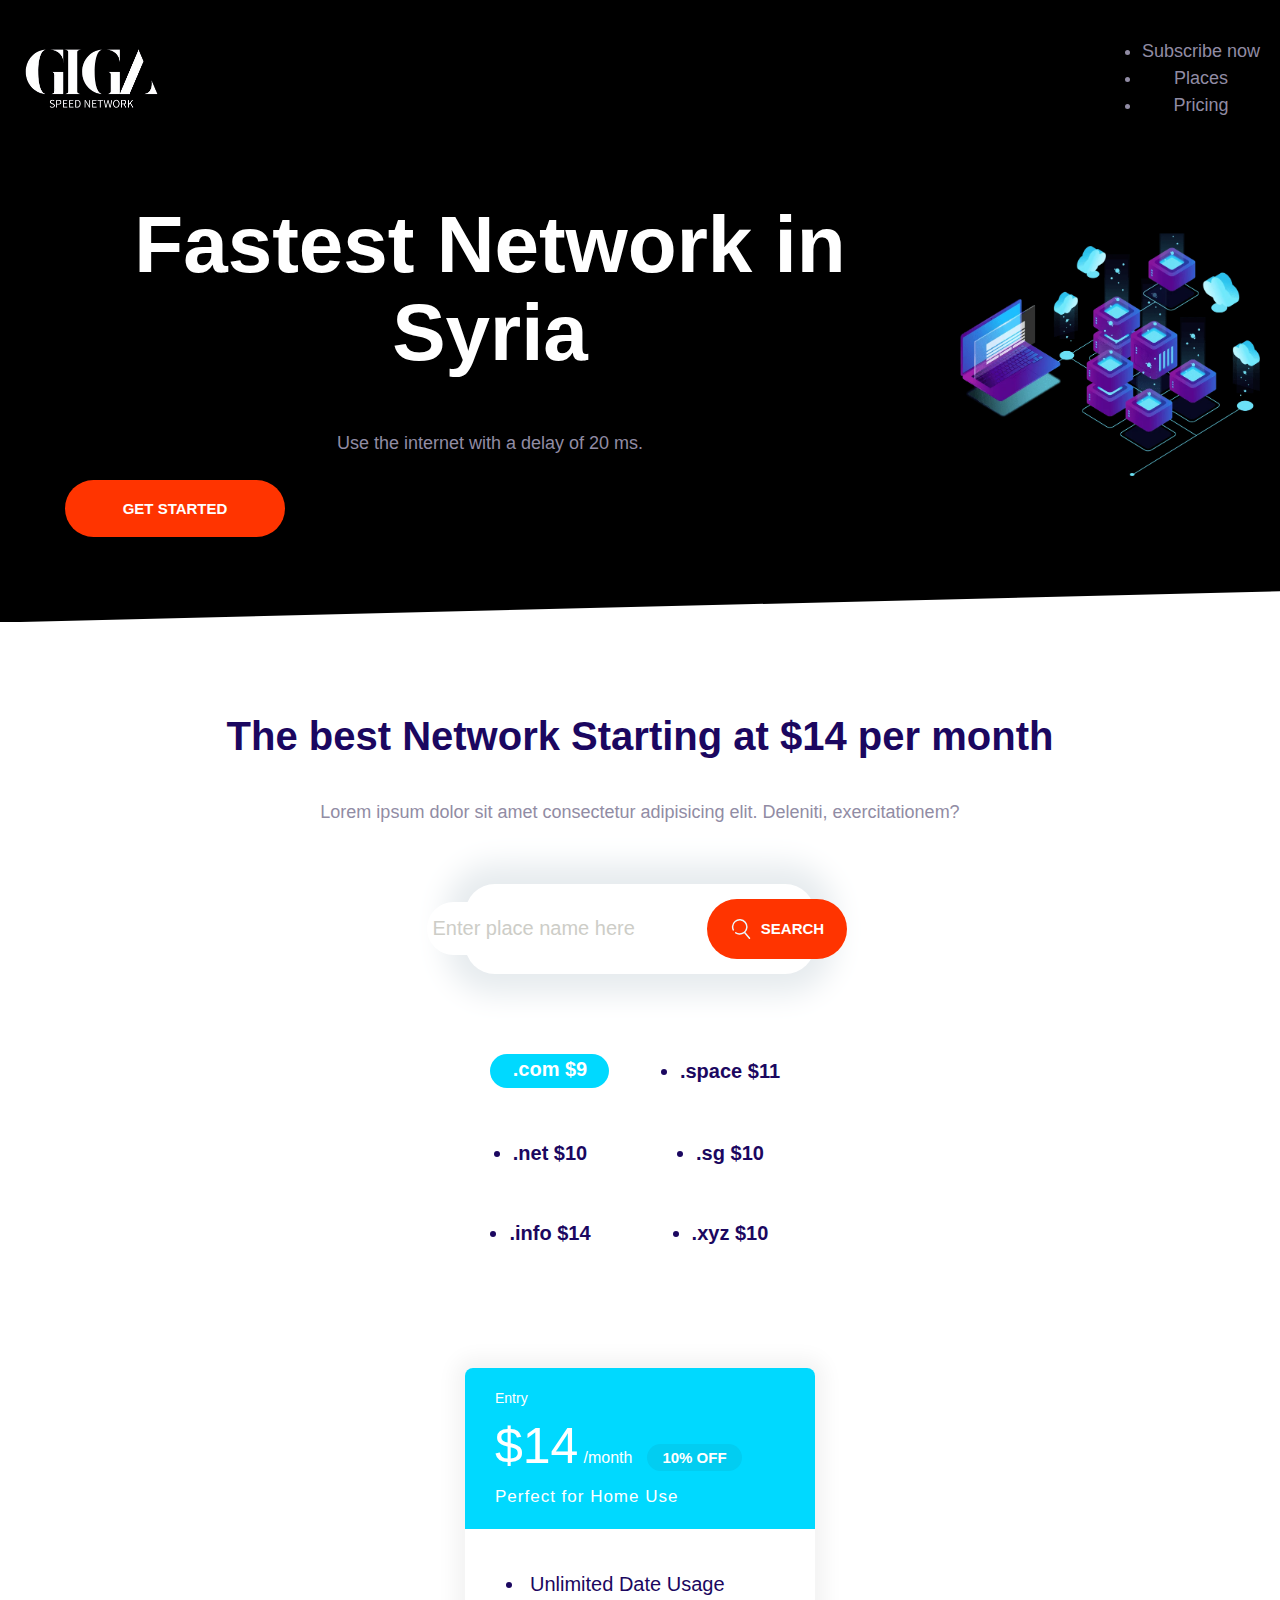
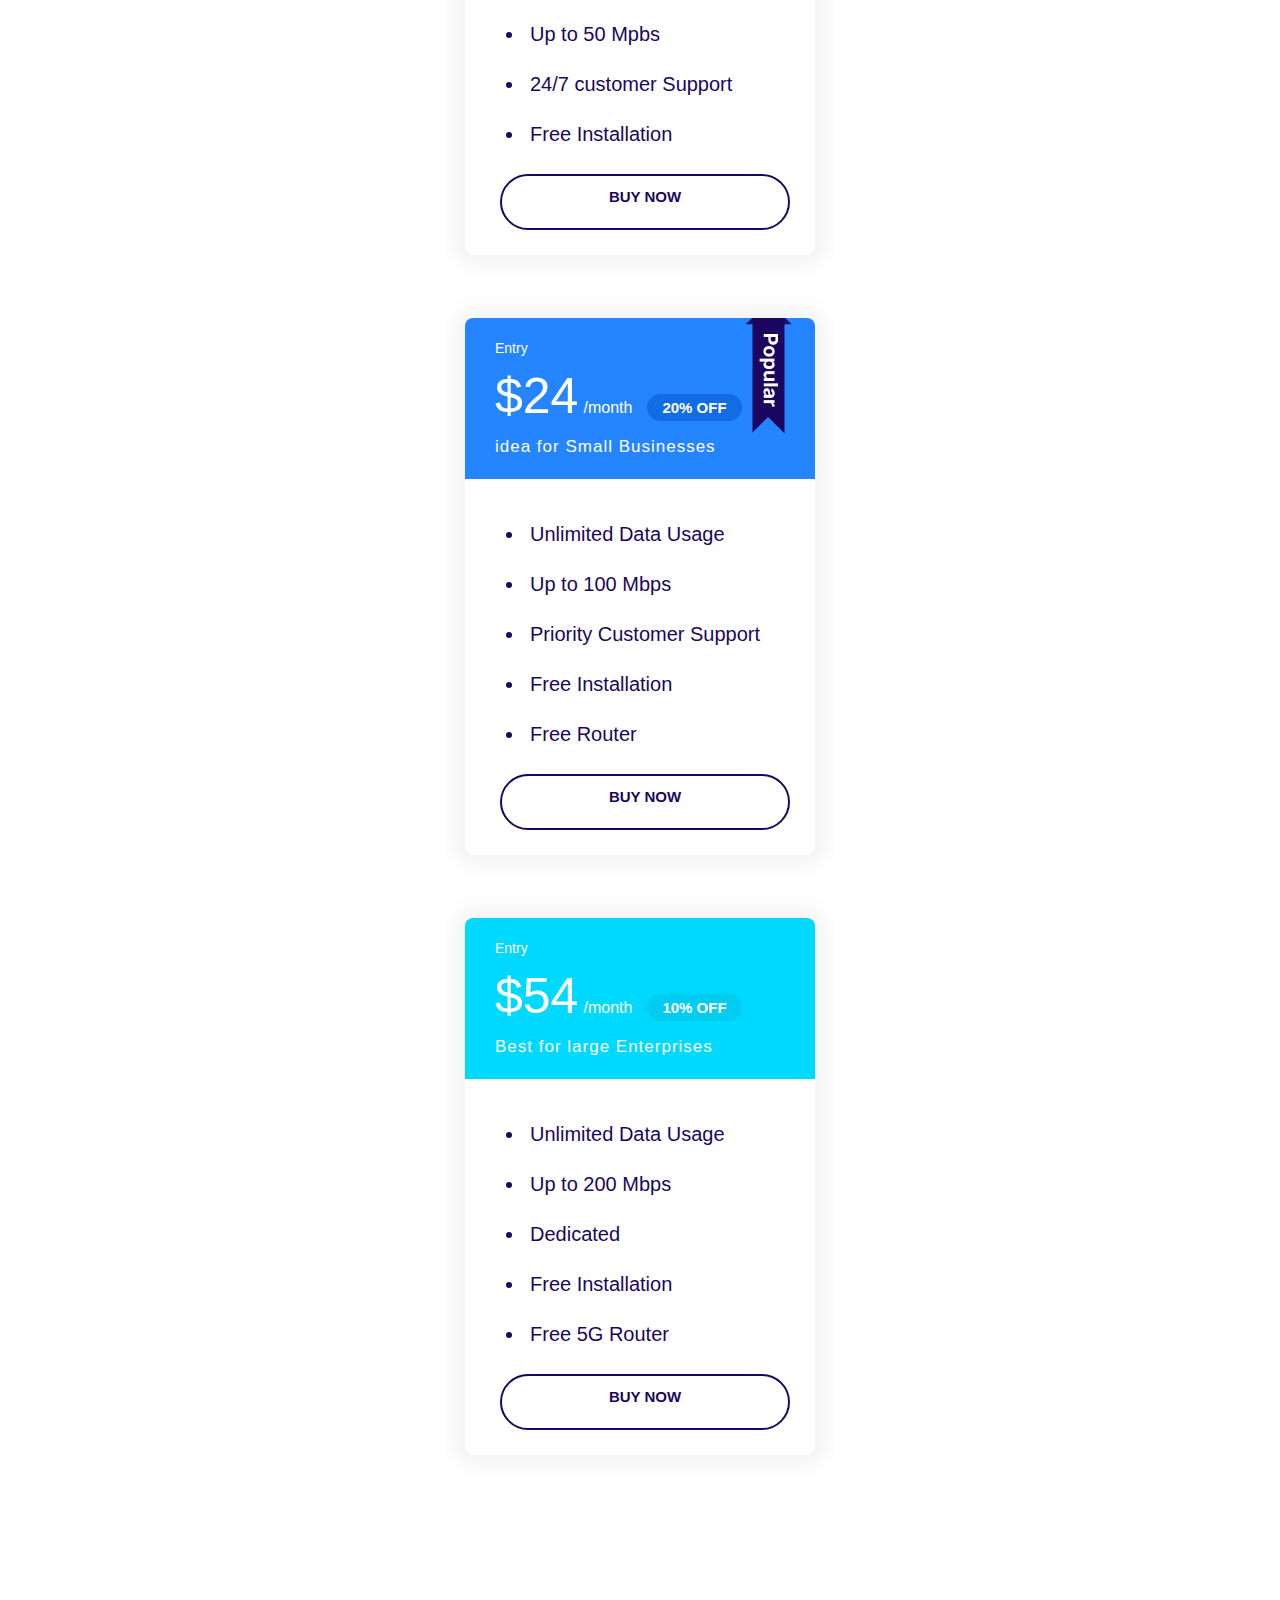
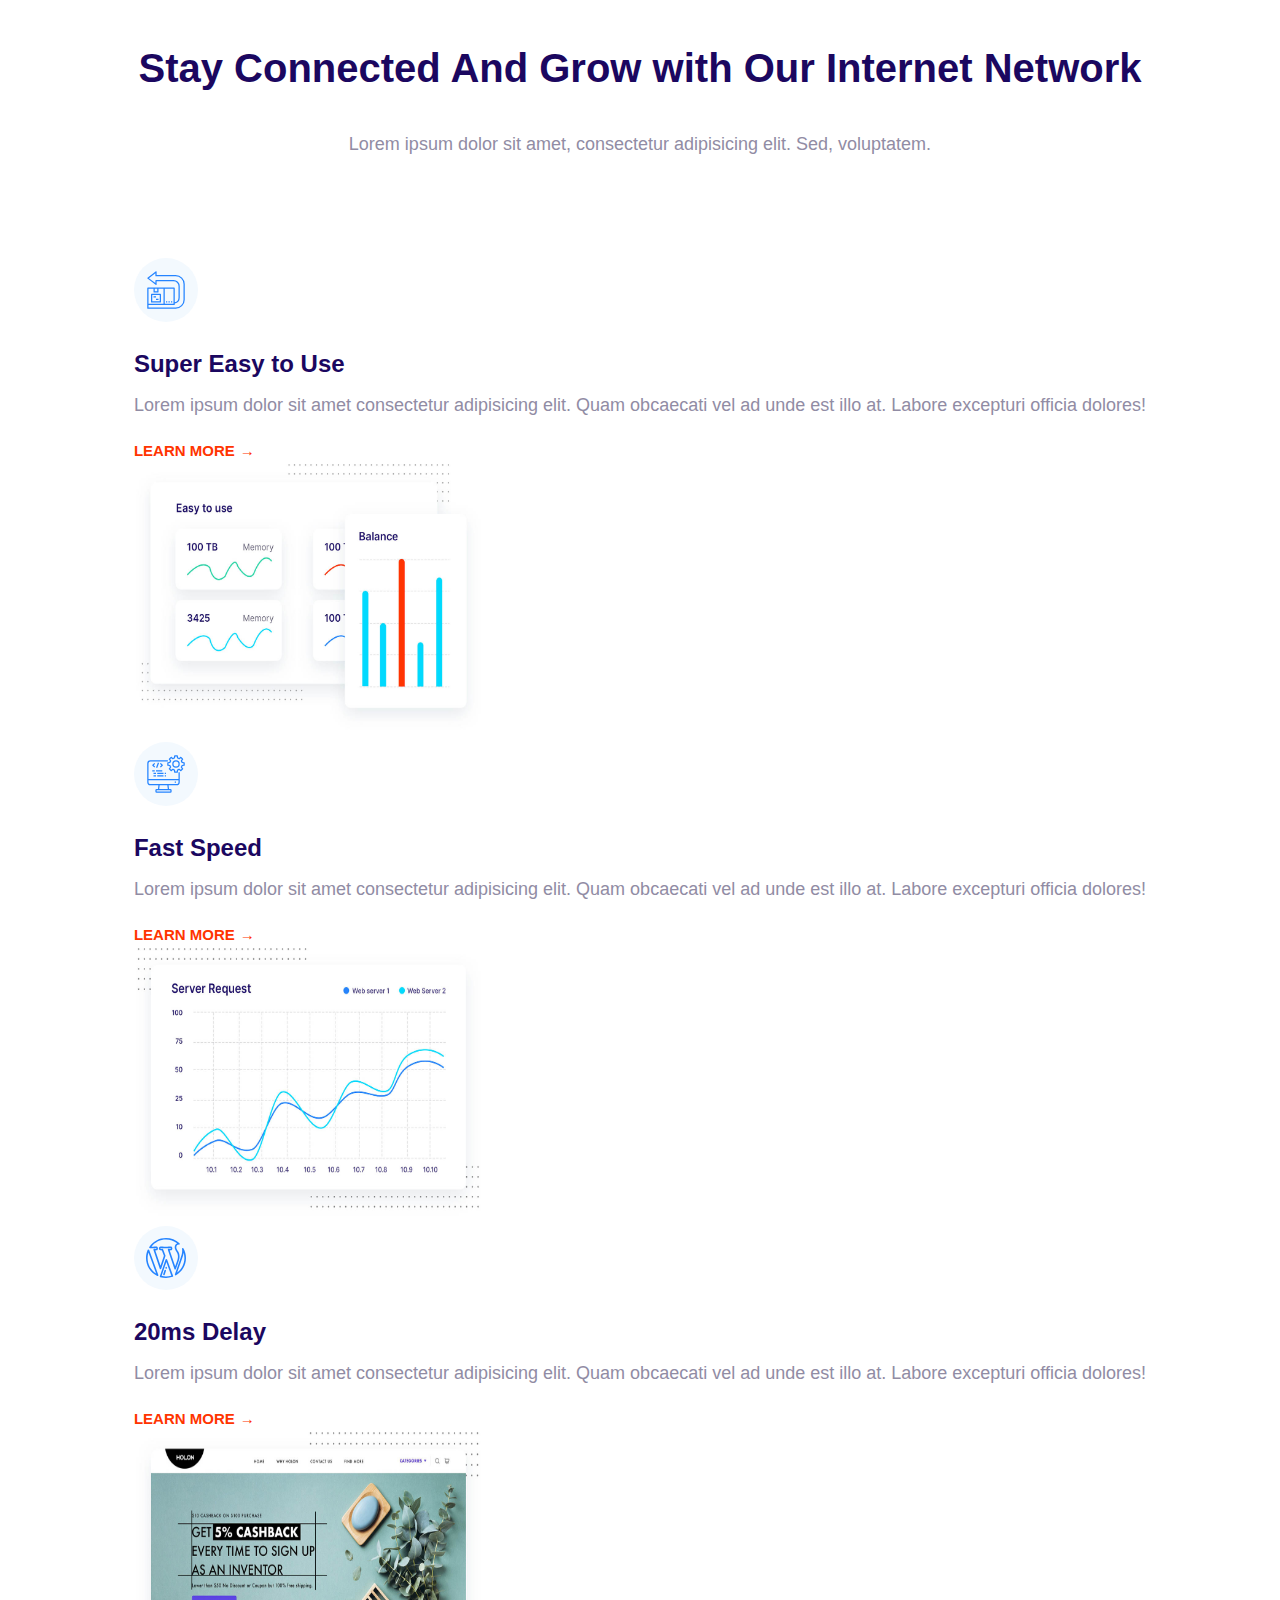
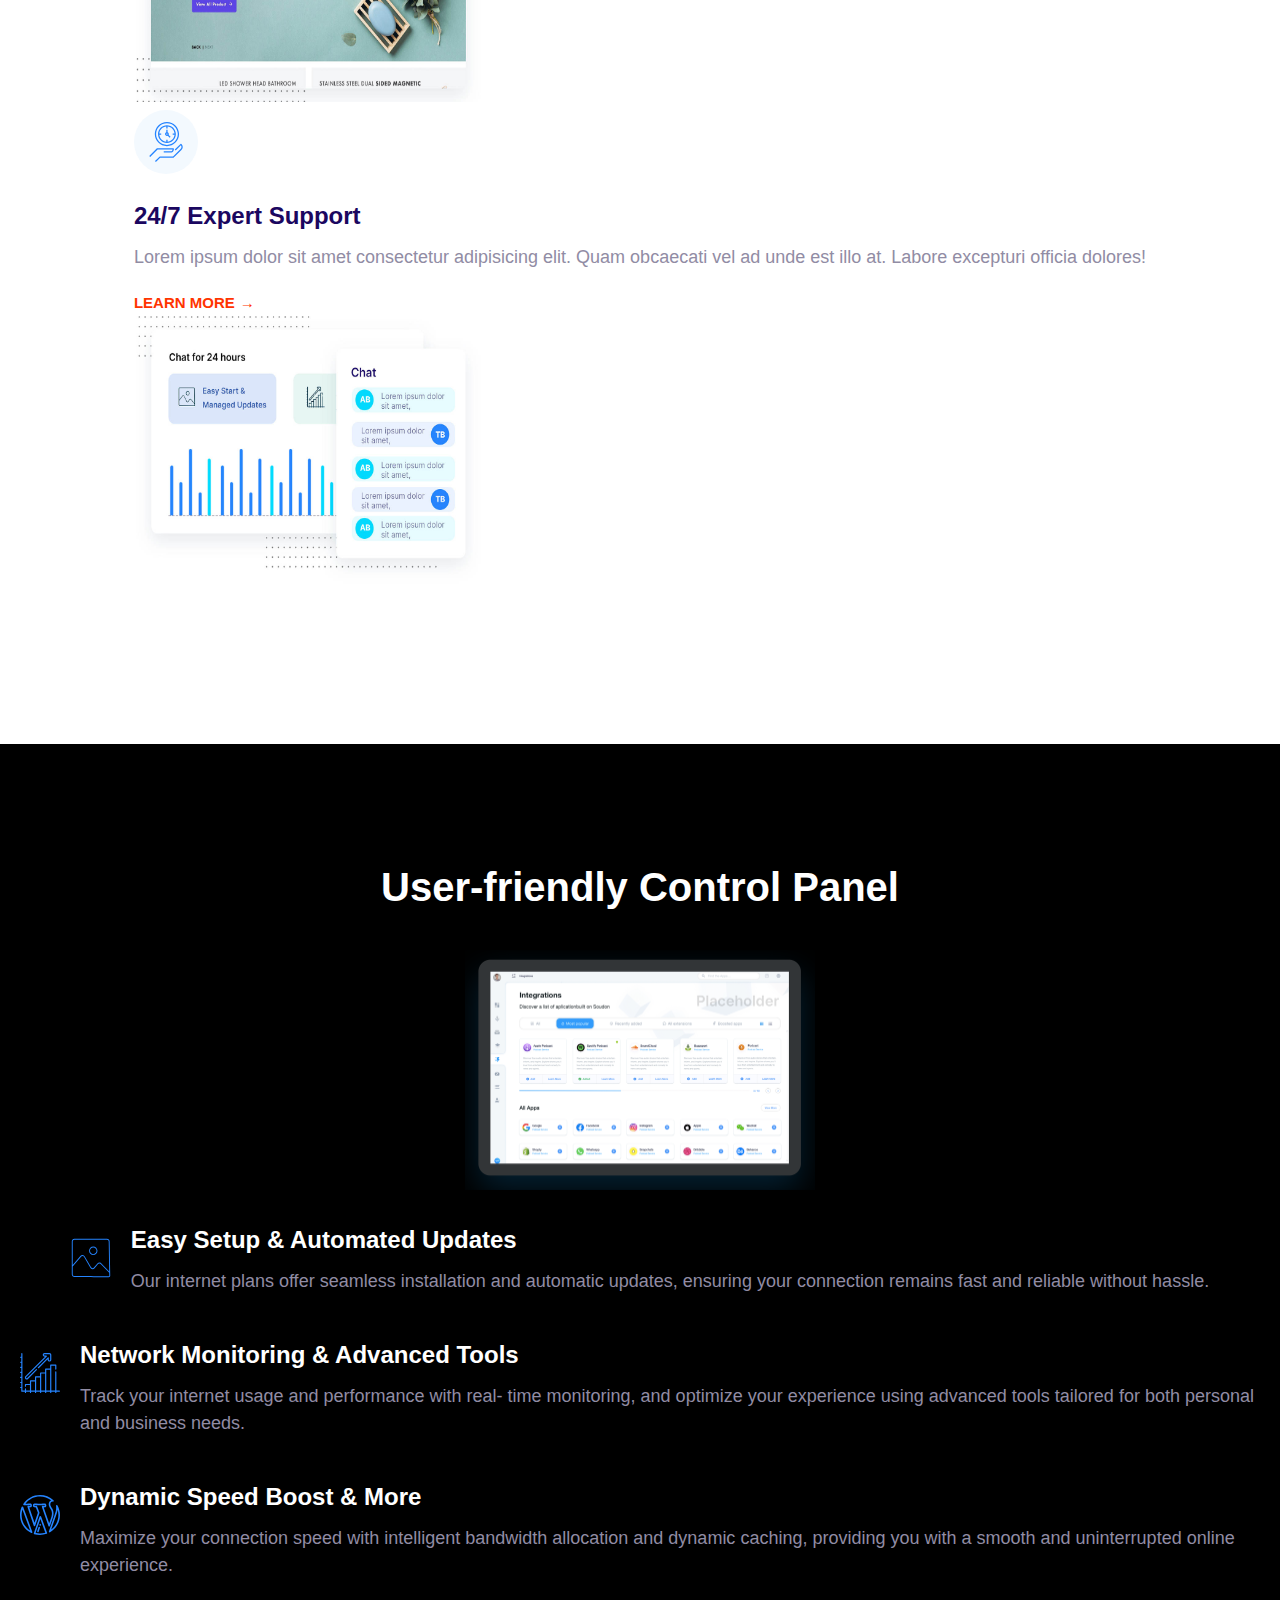
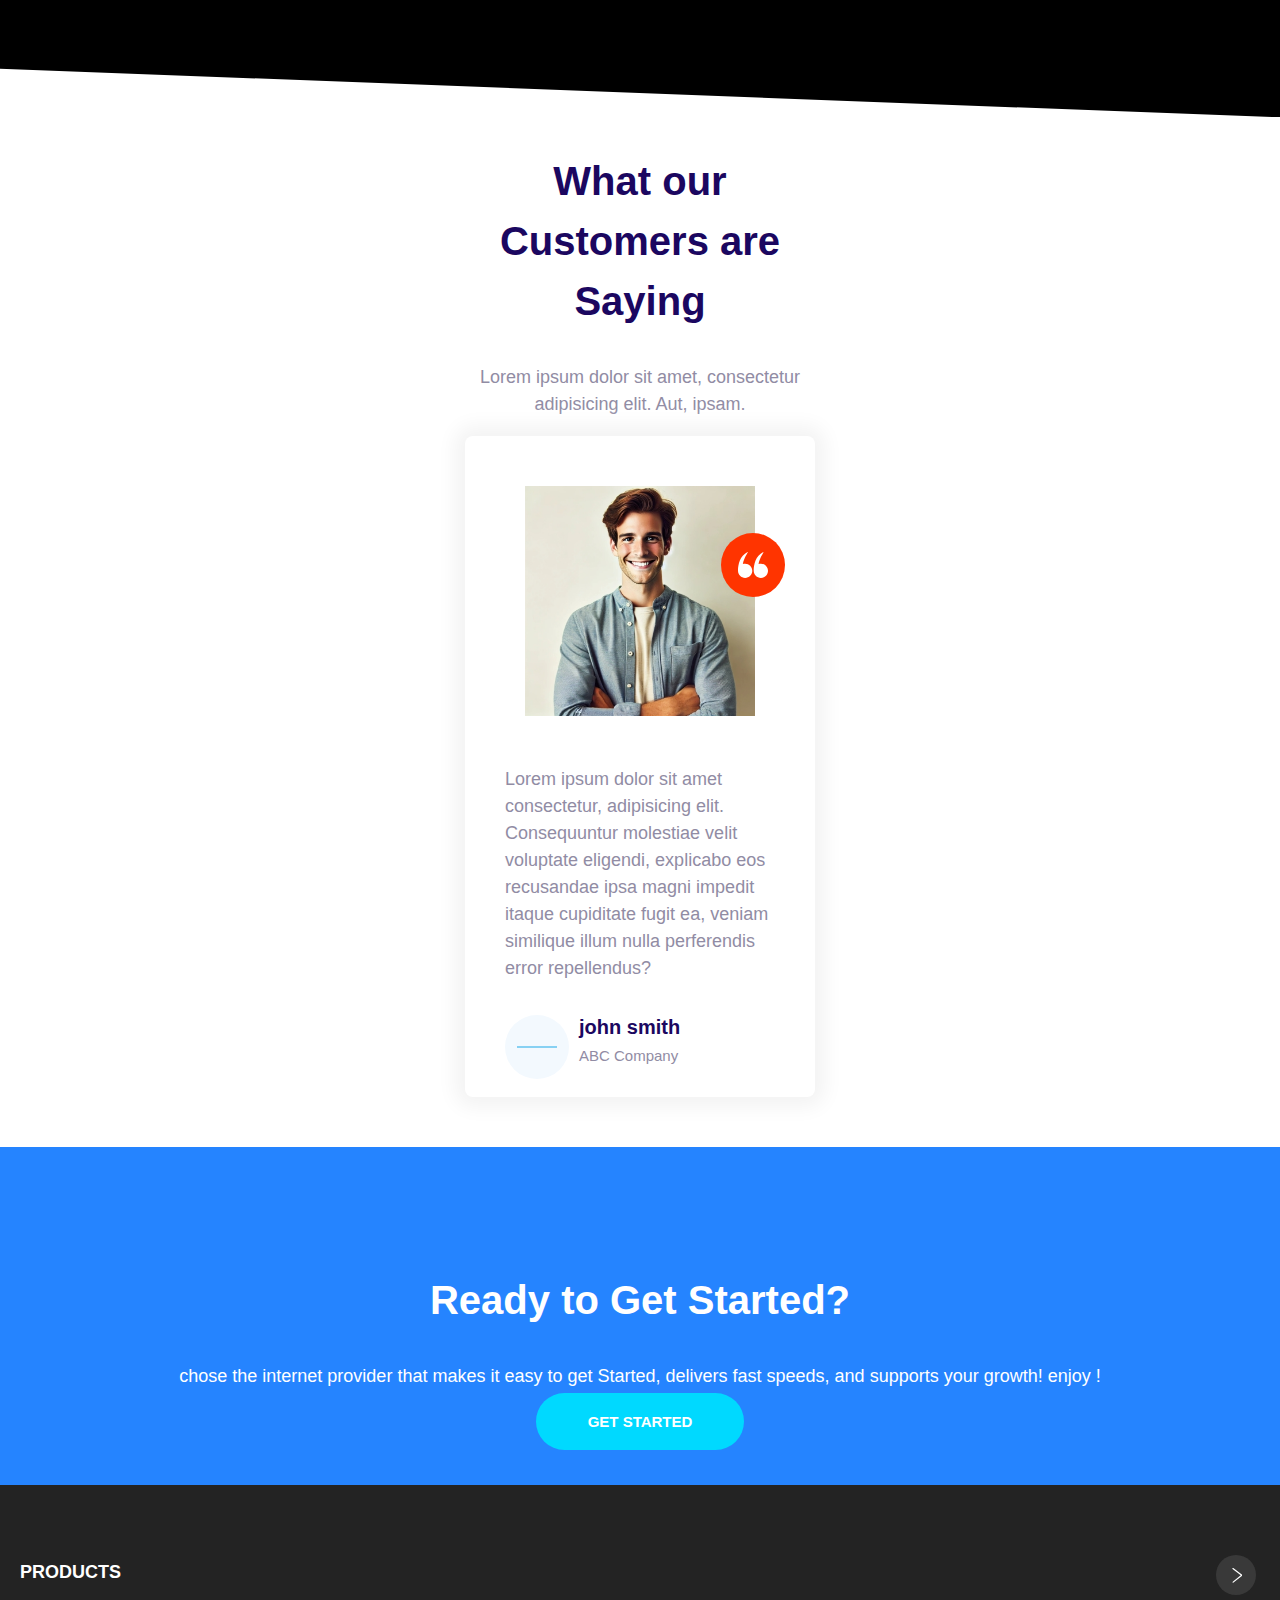
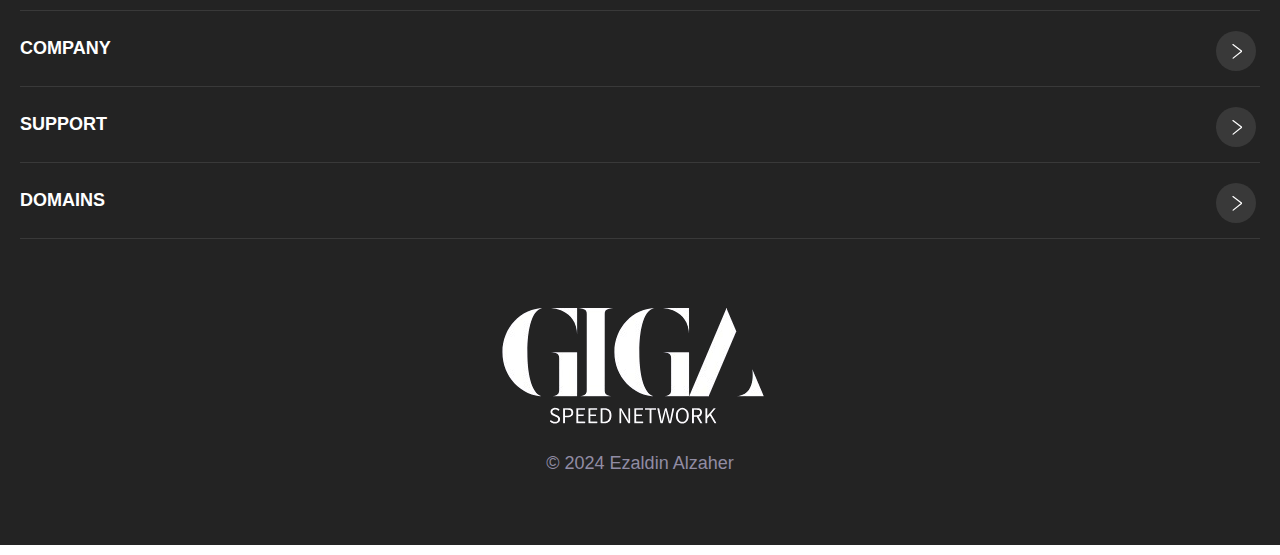
==== commit 0b01e84e: "Update on index.html and style.css files" ====
--- a/index.html
+++ b/index.html
@@ -5,12 +5,12 @@
     <meta name="viewport" content="width=device-width, initial-scale=1.0" />
     <title>GIGA - Speed</title>
     <link rel="icon" type="image/png" href="/images/logo.png" />
-    <link rel="stylesheet" href="/CSS/normaliz.css" />
-    <link rel="stylesheet" href="/CSS/style.css" />
+    <link rel="stylesheet" href="normaliz.css" />
+    <link rel="stylesheet" href="style.css" />
   </head>
   <body>
     <header>
-      <div class="logo-list">
+      <div class="">
         <img
           src="/images/logo.png"
           alt="This is Logo of Page - GIGA"
@@ -21,37 +21,46 @@
             <use xlink:href="icons/sprites.svg#menu"></use>
           </svg>
         </span>
-      </div>
-
-      <div class="info-header">
-        <h1>Fastest Network in Syria</h1>
-        <p>Use the internet with a delay of 20 ms.</p>
-        <button class="btn btn--accent">Get Started</button>
-      </div>
-      <img src="/images/hero-img.webp" alt="" class="hero-img" />
+        <ul>
+          <li>Subscribe now</li>
+          <li>Places</li>
+          <li>Pricing</li>
+        </ul>
+      </div>
+
+      <div>
+        <div class="info-header">
+          <h1>Fastest Network in Syria</h1>
+          <p>Use the internet with a delay of 20 ms.</p>
+          <button class="btn btn--accent">Get Started</button>
+        </div>
+        <img src="/images/hero-img.webp" alt="" class="hero-img" />
+      </div>
     </header>
 
     <main>
       <section>
-        <h2>The best Network Starting at $14 per month</h2>
-        <p>
-          Lorem ipsum dolor sit amet consectetur adipisicing elit. Deleniti,
-          exercitationem?
-        </p>
-        <div class="input-group">
-          <input
-            type="text"
-            class="input"
-            placeholder="Enter place name here"
-          />
-          <button class="btn btn--accent">
-            <span class="">
-              <svg class="icon">
-                <use xlink:href="/icons/sprites.svg#search"></use>
-              </svg>
-            </span>
-            Search
-          </button>
+        <div class="search">
+          <h2>The best Network Starting at $14 per month</h2>
+          <p>
+            Lorem ipsum dolor sit amet consectetur adipisicing elit. Deleniti,
+            exercitationem?
+          </p>
+          <div class="input-group">
+            <input
+              type="text"
+              class="input"
+              placeholder="Enter place name here"
+            />
+            <button class="btn btn--accent">
+              <span class="">
+                <svg class="icon">
+                  <use xlink:href="/icons/sprites.svg#search"></use>
+                </svg>
+              </span>
+              Search
+            </button>
+          </div>
         </div>
 
         <ul class="list list--inline grid">
@@ -93,7 +102,7 @@
                 <h3 class="plan__name">Entry</h3>
                 <span class="plan__price">$24</span>
                 <span class="plan__billing-cycle">/month</span>
-                <img src="/images/variant=2.png" alt="">
+                <img src="/images/variant=2.png" alt="" />
                 <span class="badge badge--primary">20% OFF</span>
                 <span class="plan__desciption">idea for Small Businesses</span>
               </div>
@@ -161,9 +170,7 @@
             </div>
             <img src="/images/easy@2x.jpg" alt="" />
           </div>
-        </div>
-
-        <div class="offers-container">
+
           <div class="offer">
             <div>
               <span class="icon--container">
@@ -181,9 +188,7 @@
             </div>
             <img src="/images/fast@2x.jpg" alt="" />
           </div>
-        </div>
-
-        <div class="offers-container">
+
           <div class="offer">
             <div>
               <span class="icon--container">
@@ -201,9 +206,7 @@
             </div>
             <img src="/images/wordpress@2x.jpg" alt="" />
           </div>
-        </div>
-
-        <div class="offers-container">
+
           <div class="offer">
             <div>
               <span class="icon--container">
@@ -228,61 +231,63 @@
     <section class="media">
       <h2>User-friendly Control Panel</h2>
 
-      <div>
-        <img src="/images/ipad@2x.png" alt="" />
-      </div>
-
-      <div class="container-info-media">
-        <div class="media__img">
-          <span CLASS="icon-media">
-            <svg CLASS="icon icon--primary">
-              <use xlink:href="icons/sprites.svg#snap"></use>
-            </svg>
-          </span>
-        </div>
-        <div class="media__body">
-          <h3 class="media__title">Easy Setup & Automated Updates</h3>
-          <p>
-            Our internet plans offer seamless installation and automatic
-            updates, ensuring your connection remains fast and reliable without
-            hassle.
-          </p>
-        </div>
-      </div>
-
-      <div class="container-info-media">
-        <div class="media__img">
-          <span CLASS="icon-media">
-            <svg CLASS="icon icon--primary">
-              <use xlink:href="icons/sprites.svg#growth"></use>
-            </svg>
-          </span>
-        </div>
-        <div class="media__body">
-          <h3 class="media__title">Network Monitoring & Advanced Tools</h3>
-          <p>
-            Track your internet usage and performance with real- time
-            monitoring, and optimize your experience using advanced tools
-            tailored for both personal and business needs.
-          </p>
-        </div>
-      </div>
-
-      <div class="container-info-media">
-        <div class="media__img">
-          <span CLASS="icon-media">
-            <svg CLASS="icon icon--primary">
-              <use xlink:href="icons/sprites.svg#wordpress"></use>
-            </svg>
-          </span>
-        </div>
-        <div class="media__body">
-          <h3 class="media__title">Dynamic Speed Boost & More</h3>
-          <p>
-            Maximize your connection speed with intelligent bandwidth allocation
-            and dynamic caching, providing you with a smooth and uninterrupted
-            online experience.
-          </p>
+      <div class="container-media">
+        <img src="/images/ipad@2x.png" alt="" class="img-media" />
+
+        <div>
+          <div class="container-info-media">
+            <div class="media__img">
+              <span CLASS="icon-media">
+                <svg CLASS="icon icon--primary">
+                  <use xlink:href="icons/sprites.svg#snap"></use>
+                </svg>
+              </span>
+            </div>
+            <div class="media__body">
+              <h3 class="media__title">Easy Setup & Automated Updates</h3>
+              <p>
+                Our internet plans offer seamless installation and automatic
+                updates, ensuring your connection remains fast and reliable
+                without hassle.
+              </p>
+            </div>
+          </div>
+
+          <div class="container-info-media">
+            <div class="media__img">
+              <span CLASS="icon-media">
+                <svg CLASS="icon icon--primary">
+                  <use xlink:href="icons/sprites.svg#growth"></use>
+                </svg>
+              </span>
+            </div>
+            <div class="media__body">
+              <h3 class="media__title">Network Monitoring & Advanced Tools</h3>
+              <p>
+                Track your internet usage and performance with real- time
+                monitoring, and optimize your experience using advanced tools
+                tailored for both personal and business needs.
+              </p>
+            </div>
+          </div>
+
+          <div class="container-info-media">
+            <div class="media__img">
+              <span CLASS="icon-media">
+                <svg CLASS="icon icon--primary">
+                  <use xlink:href="icons/sprites.svg#wordpress"></use>
+                </svg>
+              </span>
+            </div>
+            <div class="media__body">
+              <h3 class="media__title">Dynamic Speed Boost & More</h3>
+              <p>
+                Maximize your connection speed with intelligent bandwidth
+                allocation and dynamic caching, providing you with a smooth and
+                uninterrupted online experience.
+              </p>
+            </div>
+          </div>
         </div>
       </div>
     </section>
@@ -295,18 +300,15 @@
         </p>
       </div>
       <div class="card testimonial">
-        <div class="">
-          <div class="testimonial__img">
-            <img
-              src="images/testimonial.jpg"
-              alt="A happy , smilling customer"
-            />
-            <span class="icon--container icon-quote">
-              <svg class="icon-small icon--primary">
-                <use xlink:href="icons/sprites.svg#quotes"></use>
-              </svg>
-            </span>
-          </div>
+        <div class="testimonial__img">
+          <img src="images/testimonial.jpg" alt="A happy , smilling customer" />
+          <span class="icon--container icon-quote">
+            <svg class="icon-small icon--primary">
+              <use xlink:href="icons/sprites.svg#quotes"></use>
+            </svg>
+          </span>
+        </div>
+        <div>
           <blockquote class="quote">
             <p class="quote__text">
               Lorem ipsum dolor sit amet consectetur, adipisicing elit.
@@ -336,7 +338,7 @@
 
     <section>
       <div class="callout callout--primary">
-        <div class="">
+        <div class="container-callout">
           <div class="callout__content">
             <h2 class="callout__heading">Ready to Get Started?</h2>
             <p>
@@ -350,7 +352,6 @@
     </section>
 
     <footer>
-
       <section class="dropdown-list">
         <h4>Products</h4>
         <span class="icon-chevron">
@@ -387,7 +388,7 @@
         </span>
       </section>
       <section class="copyright">
-        <img src="/images/logo.png" alt="">
+        <img src="/images/logo.png" alt="" />
         <p>&copy; 2024 Ezaldin Alzaher</p>
       </section>
     </footer>
--- a/normaliz.css
+++ b/normaliz.css
@@ -0,0 +1,354 @@
+/*! normalize.css v8.0.1 | MIT License | github.com/necolas/normalize.css */
+
+/* Document
+   ========================================================================== */
+
+/**
+ * 1. Correct the line height in all browsers.
+ * 2. Prevent adjustments of font size after orientation changes in iOS.
+ */
+
+ html {
+    line-height: 1.15; /* 1 */
+    -webkit-text-size-adjust: 100%; /* 2 */
+  }
+  
+  /* Sections
+     ========================================================================== */
+  
+  /**
+   * Remove the margin in all browsers.
+   */
+  
+  body {
+    margin: 0;
+  }
+  
+  /**
+   * Render the `main` element consistently in IE.
+   */
+  
+  main {
+    display: block;
+    width: 100%;
+    display: flex;
+    flex-direction: column;
+    justify-content: center;
+    align-items: center;
+  }
+  
+  /**
+   * Correct the font size and margin on `h1` elements within `section` and
+   * `article` contexts in Chrome, Firefox, and Safari.
+   */
+  
+  h1 {
+    font-size: 2em;
+    margin: 0.67em 0;
+  }
+  
+  /* Grouping content
+     ========================================================================== */
+  
+  /**
+   * 1. Add the correct box sizing in Firefox.
+   * 2. Show the overflow in Edge and IE.
+   */
+  
+  hr {
+    box-sizing: content-box; /* 1 */
+    height: 0; /* 1 */
+    overflow: visible; /* 2 */
+  }
+  
+  /**
+   * 1. Correct the inheritance and scaling of font size in all browsers.
+   * 2. Correct the odd `em` font sizing in all browsers.
+   */
+  
+  pre {
+    font-family: monospace, monospace; /* 1 */
+    font-size: 1em; /* 2 */
+  }
+  
+  /* Text-level semantics
+     ========================================================================== */
+  
+  /**
+   * Remove the gray background on active links in IE 10.
+   */
+  
+  a {
+    background-color: transparent;
+  }
+  
+  /**
+   * 1. Remove the bottom border in Chrome 57-
+   * 2. Add the correct text decoration in Chrome, Edge, IE, Opera, and Safari.
+   */
+  
+  abbr[title] {
+    border-bottom: none; /* 1 */
+    text-decoration: underline; /* 2 */
+    text-decoration: underline dotted; /* 2 */
+  }
+  
+  /**
+   * Add the correct font weight in Chrome, Edge, and Safari.
+   */
+  
+  b,
+  strong {
+    font-weight: bolder;
+  }
+  
+  /**
+   * 1. Correct the inheritance and scaling of font size in all browsers.
+   * 2. Correct the odd `em` font sizing in all browsers.
+   */
+  
+  code,
+  kbd,
+  samp {
+    font-family: monospace, monospace; /* 1 */
+    font-size: 1em; /* 2 */
+  }
+  
+  /**
+   * Add the correct font size in all browsers.
+   */
+  
+  small {
+    font-size: 80%;
+  }
+  
+  /**
+   * Prevent `sub` and `sup` elements from affecting the line height in
+   * all browsers.
+   */
+  
+  sub,
+  sup {
+    font-size: 75%;
+    line-height: 0;
+    position: relative;
+    vertical-align: baseline;
+  }
+  
+  sub {
+    bottom: -0.25em;
+  }
+  
+  sup {
+    top: -0.5em;
+  }
+  
+  /* Embedded content
+     ========================================================================== */
+  
+  /**
+   * Remove the border on images inside links in IE 10.
+   */
+  
+  img {
+    border-style: none;
+  }
+  
+  /* Forms
+     ========================================================================== */
+  
+  /**
+   * 1. Change the font styles in all browsers.
+   * 2. Remove the margin in Firefox and Safari.
+   */
+  
+  button,
+  input,
+  optgroup,
+  select,
+  textarea {
+    font-family: inherit; /* 1 */
+    font-size: 100%; /* 1 */
+    line-height: 1.15; /* 1 */
+    margin: 0; /* 2 */
+  }
+  
+  /**
+   * Show the overflow in IE.
+   * 1. Show the overflow in Edge.
+   */
+  
+  button,
+  input { /* 1 */
+    overflow: visible;
+  }
+  
+  /**
+   * Remove the inheritance of text transform in Edge, Firefox, and IE.
+   * 1. Remove the inheritance of text transform in Firefox.
+   */
+  
+  button,
+  select { /* 1 */
+    text-transform: none;
+  }
+  
+  /**
+   * Correct the inability to style clickable types in iOS and Safari.
+   */
+  
+  button,
+  [type="button"],
+  [type="reset"],
+  [type="submit"] {
+    -webkit-appearance: button;
+  }
+  
+  /**
+   * Remove the inner border and padding in Firefox.
+   */
+  
+  button::-moz-focus-inner,
+  [type="button"]::-moz-focus-inner,
+  [type="reset"]::-moz-focus-inner,
+  [type="submit"]::-moz-focus-inner {
+    border-style: none;
+    padding: 0;
+  }
+  
+  /**
+   * Restore the focus styles unset by the previous rule.
+   */
+  
+  button:-moz-focusring,
+  [type="button"]:-moz-focusring,
+  [type="reset"]:-moz-focusring,
+  [type="submit"]:-moz-focusring {
+    outline: 1px dotted ButtonText;
+  }
+  
+  /**
+   * Correct the padding in Firefox.
+   */
+  
+  fieldset {
+    padding: 0.35em 0.75em 0.625em;
+  }
+  
+  /**
+   * 1. Correct the text wrapping in Edge and IE.
+   * 2. Correct the color inheritance from `fieldset` elements in IE.
+   * 3. Remove the padding so developers are not caught out when they zero out
+   *    `fieldset` elements in all browsers.
+   */
+  
+  legend {
+    box-sizing: border-box; /* 1 */
+    color: inherit; /* 2 */
+    display: table; /* 1 */
+    max-width: 100%; /* 1 */
+    padding: 0; /* 3 */
+    white-space: normal; /* 1 */
+  }
+  
+  /**
+   * Add the correct vertical alignment in Chrome, Firefox, and Opera.
+   */
+  
+  progress {
+    vertical-align: baseline;
+  }
+  
+  /**
+   * Remove the default vertical scrollbar in IE 10+.
+   */
+  
+  textarea {
+    overflow: auto;
+  }
+  
+  /**
+   * 1. Add the correct box sizing in IE 10.
+   * 2. Remove the padding in IE 10.
+   */
+  
+  [type="checkbox"],
+  [type="radio"] {
+    box-sizing: border-box; /* 1 */
+    padding: 0; /* 2 */
+  }
+  
+  /**
+   * Correct the cursor style of increment and decrement buttons in Chrome.
+   */
+  
+  [type="number"]::-webkit-inner-spin-button,
+  [type="number"]::-webkit-outer-spin-button {
+    height: auto;
+  }
+  
+  /**
+   * 1. Correct the odd appearance in Chrome and Safari.
+   * 2. Correct the outline style in Safari.
+   */
+  
+  [type="search"] {
+    -webkit-appearance: textfield; /* 1 */
+    outline-offset: -2px; /* 2 */
+  }
+  
+  /**
+   * Remove the inner padding in Chrome and Safari on macOS.
+   */
+  
+  [type="search"]::-webkit-search-decoration {
+    -webkit-appearance: none;
+  }
+  
+  /**
+   * 1. Correct the inability to style clickable types in iOS and Safari.
+   * 2. Change font properties to `inherit` in Safari.
+   */
+  
+  ::-webkit-file-upload-button {
+    -webkit-appearance: button; /* 1 */
+    font: inherit; /* 2 */
+  }
+  
+  /* Interactive
+     ========================================================================== */
+  
+  /*
+   * Add the correct display in Edge, IE 10+, and Firefox.
+   */
+  
+  details {
+    display: block;
+  }
+  
+  /*
+   * Add the correct display in all browsers.
+   */
+  
+  summary {
+    display: list-item;
+  }
+  
+  /* Misc
+     ========================================================================== */
+  
+  /**
+   * Add the correct display in IE 10+.
+   */
+  
+  template {
+    display: none;
+  }
+  
+  /**
+   * Add the correct display in IE 10.
+   */
+  
+  [hidden] {
+    display: none;
+  }--- a/style.css
+++ b/style.css
@@ -0,0 +1,813 @@
+@font-face {
+  font-family: inter_;
+  src: url(../Fonts/Inter/Inter-Italic-VariableFont_opsz\wght.ttf);
+  /* src: url("../Inter/Inter-VariableFont_slnt\,wght.ttf"); */
+}
+
+:root {
+  --color-primary: #2584ff;
+  --color-secondary: #00d9ff;
+  --color-accent: #ff3400;
+  --color-heading: #1b0760;
+  --color-body: #918ca4;
+  --color-body-darker: #5c5577;
+  --color-border: #ccc;
+  --border-radius: 30px;
+}
+
+*{
+  box-sizing: border-box;
+}
+
+/* Typograpghy */
+html {
+  /* 62.5% of 16px is 10px */
+  font-size: 62.5%;
+}
+body {
+  font-family: inter_, Arial, Helvetica, sans-serif;
+  color: var(--color-body);
+  font-size: 2.4rem;
+  line-height: 1.5;
+  margin-bottom: 1rem;
+}
+
+h1 {
+  font-size: 6rem;
+}
+
+h2 {
+  font-size: 4rem;
+}
+
+h3 {
+  font-size: 3rem;
+  margin-bottom: 1rem;
+}
+h1,
+h2,
+h3 {
+  color: var(--color-heading);
+}
+p {
+  margin-top: 0;
+}
+
+@media screen and (min-width: 1024px) {
+  body {
+    font-size: 1.8rem;
+  }
+  h1 {
+    font-size: 8rem;
+  }
+  h2 {
+    font-size: 4rem;
+  }
+  h3 {
+    font-size: 2.4rem;
+  }
+}
+
+/* step 2 */
+/* linkes */
+a {
+  text-decoration: none;
+}
+.link-arrow {
+  color: var(--color-accent);
+  text-transform: uppercase;
+  font-size: 1.5rem;
+  font-weight: bold;
+}
+.link-arrow::after {
+  content: "→";
+  margin-left: 5px;
+  transition: margin 0.8s;
+}
+
+.link-arrow:hover::after {
+  margin-left: 10px;
+}
+
+/* badge */
+
+.badge {
+  border-radius: 20px;
+  font-size: 1.6rem;
+  font-weight: bold;
+  padding: 0.5rem 1.5rem;
+  white-space: nowrap;
+}
+
+.badge--primary {
+  background-color: var(--color-primary);
+  color: white;
+}
+
+.badge--secondary {
+  background-color: var(--color-secondary);
+  color: white;
+}
+
+.badge--small {
+  font-size: 1.5rem;
+  padding: 0.2rem 1.1rem;
+}
+
+@media screen and (min-width: 1024px) {
+  .badge {
+    font-size: 1.5rem;
+  }
+  .badge--small {
+    font-size: 1.2rem;
+  }
+}
+
+/* lists */
+.list {
+  padding: 0;
+  /* list-style-type: none; */
+  font-size: 2rem;
+  color: var(--color-heading);
+}
+
+.list--inline {
+  font-weight: bold;
+  display: flex;
+  justify-content: center;
+  margin-top: 4rem;
+  gap: 5rem;
+  flex-wrap: wrap;
+}
+.list--inline .list--item {
+  /* swastika  */
+  /* display: inline-block; */
+  /* margin-right: 4rem; */
+}
+
+.list--tick {
+  list-style-image: url("../images/tick.svg");
+  padding-left: 3rem;
+}
+.list--tick .list--item {
+  padding-left: 0.5rem;
+  margin-bottom: 1rem;
+}
+@media screen and (min-width: 1024) {
+  .list--tick .list--item {
+    padding-left: 0rem;
+  }
+}
+
+/* icons */
+.icon {
+  width: 40px;
+  height: 40px;
+}
+
+.icon-small {
+  width: 30px;
+  height: 30px;
+}
+
+.icon--primary {
+  fill: var(--color-primary);
+}
+
+.icon--container {
+  background-color: #f3f9fe;
+  width: 64px;
+  height: 64px;
+  border-radius: 100%;
+  display: inline-flex;
+  justify-content: center;
+  align-items: center;
+}
+
+.logo-list svg{
+  fill: #fff;
+}
+
+/* Buttons */
+
+.btn {
+  border-radius: 40px;
+  border: 0;
+  cursor: pointer;
+  font-size: 1.8rem;
+  font-weight: 600;
+  margin: 0.5rem 0.5rem;
+  outline: 0;
+  padding: 2rem 4vw;
+  text-align: center;
+  text-transform: uppercase;
+  white-space: nowrap;
+}
+
+.btn .icon {
+  width: 2rem;
+  height: 2rem;
+  margin-right: 1rem;
+  vertical-align: middle;
+}
+
+.btn--primary {
+  background: var(--color-primary);
+  color: #fff;
+}
+
+.btn--primary:hover {
+  background: #3a8ffd;
+}
+
+.btn--secondary {
+  background: var(--color-secondary);
+  color: #fff;
+}
+
+.btn--secondary:hover {
+  background: #05cdf0;
+}
+
+.btn--accent {
+  background: var(--color-accent);
+  color: #fff;
+  width: 22rem;
+}
+
+.btn--accent:hover {
+  background: #ec3000;
+}
+
+.btn--outline {
+  background: #fff;
+  color: var(--color-heading);
+  border: 2px solid var(--color-heading);
+}
+
+.btn--outline:hover {
+  background: var(--color-heading);
+  color: #fff;
+}
+
+.btn--stretched {
+  padding-left: 6rem;
+  padding-right: 6rem;
+}
+
+.btn--block {
+  width: 100%;
+  display: inline-block;
+  padding: 1.2rem 10.6rem 2.2rem;
+}
+
+
+@media screen and (min-width: 1024px) {
+  .btn {
+    font-size: 1.5rem;
+  }
+}
+
+/* input */
+.input {
+  padding: 1.5rem 0.5rem 1.5rem 0.5rem;
+  border: 1px solid var(--color-border);
+  border-radius: var(--border-radius);
+  outline: 0;
+  color: var(--color-heading);
+  font-size: 1.5rem;
+}
+::placeholder {
+  color: #cdcdc7;
+}
+
+.input-group {
+  width: 35rem;
+  height: 9rem;
+  margin-left: auto;
+  margin-right: auto;
+  /* border: 1px solid var(--color-border); */
+  border-radius: var(--border-radius);
+  display: flex;
+}
+
+.input-group div{
+  display: flex;
+  justify-content: center;
+  align-items: center;
+}
+
+.input-group .input {
+  border: 0;
+  flex-grow: 1;
+}
+@media screen and (min-width: 768px) {
+  .input {
+    padding: 1.5rem 3.5;
+    font-size: 2rem;
+  }
+}
+/* card */
+
+.cards{
+  margin: 10rem 0;
+}
+
+.card {
+  width: 35rem;
+  /* height: 55rem; */
+  border-radius: 8px;
+  box-shadow: 0px 0px 20px 10px #F3F3F3;
+  overflow: hidden;
+}
+
+.card--header,
+.card--body {
+  padding: 2rem 3rem;
+}
+
+.card--header{
+  position: relative;
+}
+
+.card--header img{
+  position: absolute;
+  top: 0;
+  left: 28rem;
+  z-index: 3;
+}
+
+.card--primary .card--header {
+  background-color: var(--color-primary);
+  color: white;
+  text-align: left;
+}
+
+.card--secondary .card--header {
+  background-color: var(--color-secondary);
+  color: white;
+}
+
+.card--secondary .badge--secondary {
+  background-color: #02cdf1;
+}
+.card--primary .badge--primary {
+  background-color: #126de4;
+}
+/* plan */
+
+.plan__name {
+  color: white;
+  margin: 0;
+  font-weight: 500;
+  font-size: 2.4rem;
+}
+.plan__price {
+  font-size: 5rem;
+}
+
+.plan__billing-cycle {
+  font-size: 2.4rem;
+  font-weight: 30rem;
+  opacity: 0.5rem;
+  margin-right: 1rem;
+}
+
+.plan__desciption {
+  font-size: 2rem;
+  font-weight: 30rem;
+  letter-spacing: 1px;
+  display: block;
+}
+
+.plan .list--item {
+  margin-bottom: 2rem;
+}
+.plan-popular {
+  transform: scale(1.1);
+  margin-bottom: 5rem;
+}
+.plan-popular .card--header {
+  position: relative;
+}
+.plan-popular .card--header::before {
+  content: url("../images/popular.svg");
+  width: 40px;
+  display: inline-block;
+  position: absolute;
+  top: -6px;
+  right: 5%;
+}
+.plan {
+  transform: scale(1);
+  width: 35rem;
+  height: 55rem;
+}
+.plan:hover {
+  transform: scale(1.05);
+}
+.plan-popular:hover {
+  transform: scale(1.08);
+}
+@media screen and (min-width: 1024px) {
+  .plan__name {
+    font-size: 1.4rem;
+  }
+  .plan-price {
+    font-size: 5rem;
+  }
+  .plan__billing-cycle {
+    font-size: 1.6rem;
+  }
+  .plan__desciption {
+    font-size: 1.7rem;
+  }
+}
+
+/* grid */
+.grid {
+  display: grid;
+  grid-template-columns: 18rem 18rem;
+  column-gap: 0;
+  justify-items: center;
+  align-items: center;
+}
+
+@media screen and (min-width: 768px) {
+  .grid--cols-2 {
+    grid-template-columns: 1fr 1fr;
+  }
+}
+
+@media screen and (min-width: 1024px) {
+  .grid--cols-3 {
+    grid-template-columns: repeat(3, 1fr);
+  }
+}
+
+.block__header {
+  max-width: 1140px;
+  text-align: center;
+}
+
+
+
+/* Building Page */
+
+header{
+  clip-path: polygon(0 0%, 100% 0%, 100% 95%, 0% 100%);
+  background-color: black;
+  padding: 2rem 2rem 5rem ;
+  text-align: center;
+  /* width: 100%; */
+}
+
+header > div{
+  display: flex;
+  justify-content: space-between;
+  align-items: center;
+}
+
+.logo{
+  width: 15rem;
+  height: 7.7rem;
+}
+
+h1{
+  color: white;
+}
+
+.hero-img{
+  width: 30rem;
+  height: 24.3rem;
+}
+
+.info-header{
+  display: flex;
+  flex-direction: column;
+  padding: 1rem 4rem 3rem;
+}
+
+.info-header h1{
+  line-height: 8.8rem;
+}
+
+.icon-menu{
+  fill: rgb(230, 238, 225);
+}
+
+main{
+  /* text-align: center; */
+  padding: 5rem 2.1rem;
+}
+
+main section:nth-child(1){
+  text-align: center;
+}
+
+.input-group{
+  display: flex;
+  justify-content: center;
+  align-items: center;
+   box-shadow: 0px 0px 30px 20px #E6EBEE;
+  margin: 4rem 0;
+}
+
+.input-group button{
+  width: 14rem;
+  height: 6rem;
+  display: flex;
+  justify-content: center;
+  align-items: center;
+}
+
+.search{
+  display: flex;
+  flex-direction: column;
+  justify-content: center;
+  align-items: center;
+}
+
+.list--inline li:nth-child(1){
+  width: 11.9rem;
+  height: 3.4rem;
+  border-radius: 2rem;
+}
+
+.heading-Offers{
+  text-align: center;
+}
+
+.offer img{ 
+  width: 35rem;
+  height: 27rem;
+  
+}
+
+.heading-Offers{
+  margin: 7rem 0;
+}
+
+.offers-container{
+  margin: 10rem 0;
+}
+
+/* media */
+
+.media{
+  clip-path: polygon(0 0, 100% 0, 100% 100%, 0 95%);
+  background-color: black;
+  width: 100%;
+  text-align: center;
+  padding: 8rem 2rem 12rem;
+  position: relative;
+}
+
+.media h2{
+  color: white;
+}
+
+.media img{
+  width: 35rem;
+  height: 24rem;
+}
+
+.container-info-media{
+  display: flex;
+  justify-content: center;
+  text-align: left;
+  column-gap: 2rem;
+}
+
+.media__img{
+  margin-top: 4rem;
+}
+
+.testi-sec{
+  display: flex;
+  flex-direction: column;
+  justify-content: center;
+  align-items: center;
+}
+
+.testimonial__img > img{
+  width: 23rem;
+  height: 23rem;
+}
+
+.testimonial__img{
+  display: flex;
+  flex-direction: column;
+  justify-content: center;
+  align-items: center;
+  margin: 5rem 0;
+  position: relative;
+}
+
+.heading-testimonial{
+  width: 35rem;
+  text-align: center;
+}
+
+.testi-info{
+  display: flex;
+}
+
+.media__title{
+  color: white;
+}
+
+.icon-quote{
+  position: absolute;
+  top: 4.7rem;
+  right: 3rem;
+  background-color: var(--color-accent);
+}
+
+.icon-quote svg{
+  fill: white;
+}
+
+.coustumer-name{
+  color: var(--color-heading);
+  font-size: 2rem;
+}
+
+.coustumer-info{
+  line-height: 0.2rem;
+}
+
+.media__organization{
+  font-size: 1.5rem;
+  color: var(--color-body);
+}
+
+.testi-info .media__img{
+  margin: 1.5rem 1rem 0 0;
+}
+
+.callout{
+  width: 100%;
+  background-color: var(--color-primary);
+  padding: 9rem 4rem 5rem ;
+  color: white;
+  text-align: center;
+  margin-top: 5rem;
+}
+
+.callout__heading{
+  color: white;
+}
+
+footer{
+  background-color:#232323;
+  padding: 5rem 2rem;
+}
+
+.dropdown-list{
+  display: flex;
+  justify-content: space-between;
+  align-items: center;
+  border-bottom: 1px solid #393939;
+}
+
+.dropdown-list h4{
+  color: white;
+  text-transform: uppercase;
+}
+.icon-chevron{
+  margin-top: 0.5rem;
+  fill: white;
+  transform: rotate(-90deg);
+}
+
+.copyright{
+  text-align: center;
+  margin-top: 5rem;
+}
+
+@media screen and (max-width: 63rem) {
+  header ul{
+    display: none;
+  }
+}
+
+@media screen and (max-width: 64rem) {
+
+  
+
+  header:last-child{
+    display: flex;
+    justify-content: center;
+    align-items: center;
+  }
+
+  .hero-img{
+    width: 40rem;
+    height: 30rem;
+    margin-right: 5rem;
+  }
+
+  .info-header{
+    text-align: left;
+    padding: 1rem 1rem;
+  }
+
+  header ul{
+    list-style: none;
+    padding: 0;
+  }
+
+  header ul li{
+    display: inline;
+    margin-left: 3rem;
+  }
+
+  .input-group{
+    width: 67rem;
+  }
+
+  .input-group button{
+    width: 17.7rem;
+  }
+  
+  .grid{
+    grid-template-rows: 5rem;
+    grid-template-columns: repeat(6, 13rem);
+  }
+
+  .cards{
+    display: grid;
+    grid-template-columns: repeat(3, 33rem);
+    justify-items: center;
+    align-items: center;
+
+  }
+
+  .card{
+    transform: scale(0.8);
+    
+  }
+
+  .offer{
+    display: flex;
+    justify-content: center;
+    align-items: center;
+    column-gap: 5rem;
+  }
+
+  .offer img{
+    width: 48rem;
+    height: 33rem;
+  }
+
+  .offers-container{
+    display: grid;
+    /* grid-template-columns: repeat(2, 50fr); */
+    grid-template-rows: repeat(4, 25fr);
+    row-gap: 10rem;
+  }
+
+  .container-media{
+    display: flex;
+    justify-content: center;
+  }
+
+  .img-media{
+  transform: scale(2) translateX(-9rem) translateY(5rem);
+  }
+
+  .testimonial{
+    display: flex;
+    justify-content: center;
+    align-items: center;
+    width: 98.4rem;
+  }
+
+  .heading-testimonial{
+    width: 65rem;
+  }
+
+  .testimonial__img img{
+    width: 46rem;
+    height: 46rem;
+    margin-left: 5rem;
+  }
+
+  .testimonial__img span{
+    left: 47rem;
+  }
+
+  .container-callout{
+    display: flex;
+    justify-content: center;
+    align-items: center;
+    text-align: left;
+    height: 17rem;
+    line-height: 2rem;
+  }
+
+  .container-callout a{
+    width: 22rem;
+  }
+}